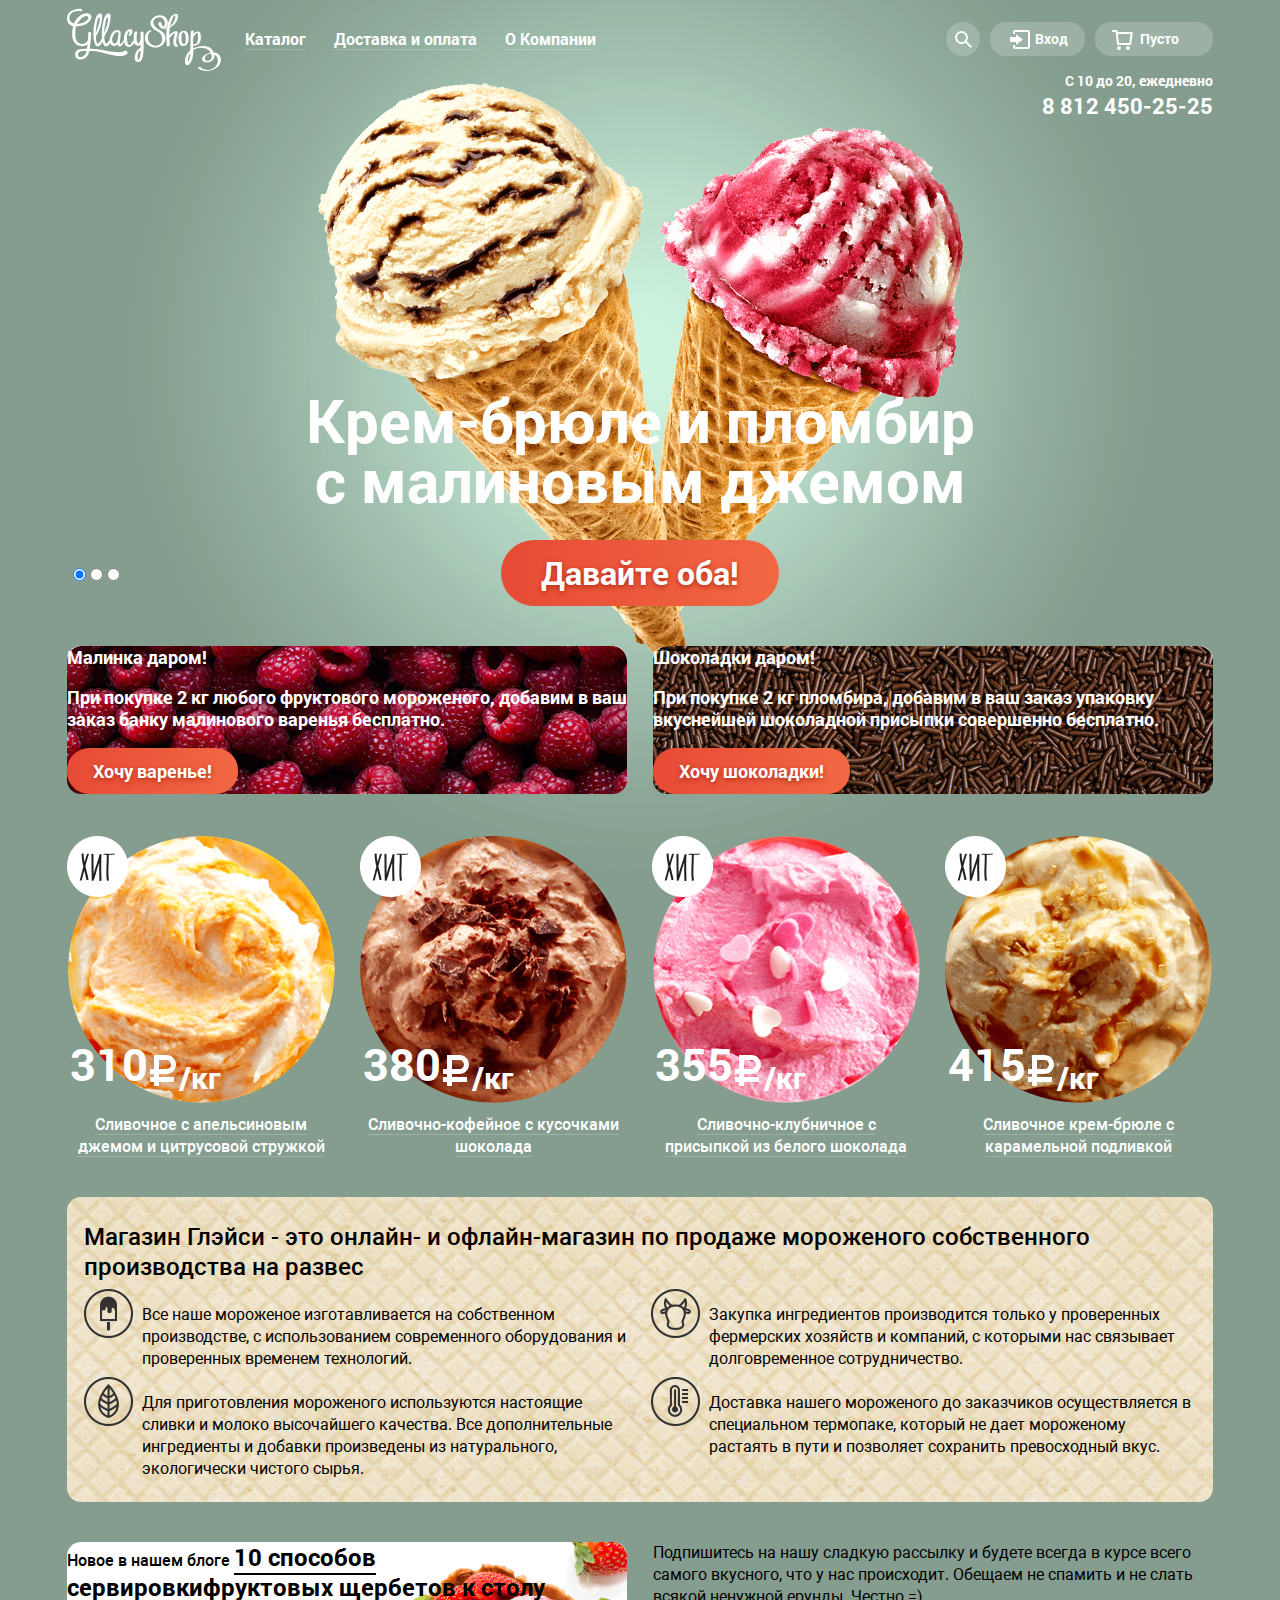
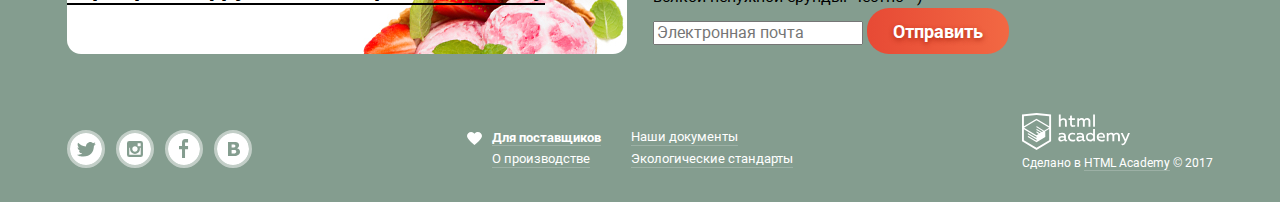
==== index.html @ 4d25979e "promo" ====
<!DOCTYPE html>
<html lang="ru">
<head>
    <meta charset="UTF-8">
    <title>Gllacy</title>
    <link href="./normalize.css" rel="stylesheet">
    <link href="./styles.css" rel="stylesheet">
</head>
<body class="background-1 background-2 background-3">
<header class="header container">
    <div class="header-content header-content-inner">
        <div class="logo">
            <svg xmlns="http://www.w3.org/2000/svg" width="154" height="64" viewBox="0 0 154 64">
                <g fill="#FFF">
                    <path d="M59.292 42.755c-.833-.25-2.153.373-2.153.373s-3.027 2.513-17.84-.378c-10.908-2.129-16.583-1.917-16.583-1.917s1.833-12.5 1.333-16c0 0 0-.917-1.083-.917s-1.75.417-1.75 1 .167 4.417-.25 7.083c0 0-1.417 4.251-6.167 3.917s-5.75-3.75-6.167-6.083-.666-8.833.584-11.5c0 0 7.167.25 11.667-3.583s4.25-7.167 2.083-8.583S15.883 5 12.049 8.5s-5.083 7-5.083 7-5.625-1.208-4.333-7.083C3.982 2.277 12.393 3 12.393 3c1.75.333 1.823.5 2.406-.083s1-2.083-1.75-2.167S2.049 2.021.466 7.5c-1.685 5.828 1.435 9.997 5.622 10.643 0 0-2.288 10.107.545 15.107s6.94 4.917 8.595 4.917 4.572-.916 5.405-2.25c0 0-.393 3.581-.724 4.88 0 0-6.935-.095-9.109 1.036-3.688 1.917-2.917 6.48-1.5 8.104 1.204 1.38 4.812 2.125 7.417.896 2.705-1.277 4.865-3.739 5.549-7.697 0 0 6.368-.469 12.534 1.364s14.756 3.556 17.34 3.556 8.046-.738 8.327-2.889c.186-1.438-.342-2.162-1.175-2.412zM15.862 9.328s3.281-2.5 4.844-.938c0 0 1.25 1.281.094 2.812-.656.869-2.396 3.589-10.656 4.938-.001.001 2.593-4.562 5.718-6.812zm.265 38.906s-4.531 2.469-5.047-.875c-.333-2.158.89-3.18 1.687-3.57s1.875-.879 6.579-.711c0 0 0 3.328-3.219 5.156z"/>
                    <path d="M73.576 24.477l-.002 6.77c-.007.038-.019.075-.021.115-.035.931-.418 1.734-.861 2.537a5.56 5.56 0 0 1-1.18 1.463c-.533.469-.877-.564-1.078-.985-1.391-2.915-.726-6.812-.187-9.862.257-1.454-2.706-1.077-2.936.222-.334 1.888-.869 5.118-.547 7.906-.587.101-1.167.366-1.341.737-.511 1.088-2.009 4.704-3.833 3.258-1.319-1.046-1.461-3.743-1.6-5.268-.191-2.111.154-4.267.816-6.266-.058.173 1.14-2.823 1.67-1.703.326.69.032 2.641-.608 3.122-1.571 1.182.875 1.67 1.824.956 1.802-1.356 3.05-5.708-.074-6.232-3.464-.581-5.438 2.923-6.163 5.697-.335 1.279-.563 3.074-.504 4.886-.481.832-2.097 3.533-3.047 4.026-1.125.584-1.104-.229-1.062-.75s.542-5.146.813-8.271c.175-2.014-.062-2.771-.5-3.646s-3.994-2.825-7.146.833c-2.183 2.534-2.912 4.927-3.08 7.054-.213.425-.443.873-.71 1.362-1.5 2.75-3.384 3.909-4.062 2-.594-1.672-.906-3.703-.75-6.188.005-.088 3.5-5 5.062-11.75s1.25-10.062.438-10.625-4.25-1.938-6.312 6.25c-1.523 6.047-2.137 12.5-1.565 17.879a41.603 41.603 0 0 1-1.229 2.434c-1.5 2.75-3.384 3.909-4.062 2-.594-1.672-.906-3.703-.75-6.188.005-.088 3.5-5 5.062-11.75s1.25-10.062.438-10.625-4.25-1.938-6.312 6.25-2.465 17.126-.5 23.125c0 0 1.081 3.375 3.103 3.125 1.671-.207 3.656-1.846 4.829-4.906.144.615.301 1.215.487 1.781 0 0 1.081 3.375 3.103 3.125 1.376-.17 2.964-1.32 4.14-3.423.711 1.839 2.239 3.34 4.213 2.985 2.667-.479 3.218-1.932 3.218-1.932s-.051 2.383 1.657 2.383c1.525 0 2.729-.889 3.938-3.159.409-.77.642-1.218.773-1.481.356 2.144 1.241 4.055 3.018 4.83 2.976 1.298 5.62-1.172 7.167-3.608.473 1.199 1.24 2.156 2.461 2.616 1.338.505 2.659.013 3.772-.928-.005 1.173-.016 2.346-.026 3.519-.584.001-1.239.143-1.547.415-3.203 2.825-4.598 6.241-4.195 10.521.233 2.48 2.576 3.597 4.725 2.662 3.101-1.35 3.57-6.021 3.83-8.836.625-6.829.139-13.939.139-20.791 0-1.293-2.906-.702-2.906.329zM30.252 13.281c.688-2.656 1.329-3.719 1.954-3.719s.938.719.469 3-1.987 8.626-4.094 12.75c0 0 .983-9.374 1.671-12.031zm8.418 0c.688-2.656 1.329-3.719 1.954-3.719s.938.719.469 3-1.987 8.626-4.094 12.75c0 0 .984-9.374 1.671-12.031zm12.859 12.427c-.074.58-.459 4.292-.959 6.292s-.953 2.78-2.583 3.438c-1.704.688-2.438-1.418-2.438-1.418-1.146-3.208.396-6.042 1.667-7.919s2.573-2.096 3.312-1.955a1.36 1.36 0 0 1 1.001 1.562zm21.972 18.056c-.038 2.683-.381 5.377-1.579 7.81-.701.146-1.029-.117-1.239-1.237a10.734 10.734 0 0 1 .049-3.251c.24-2.021 1.382-3.736 2.783-5.153-.007.61-.005 1.22-.014 1.831zM92.301 21.649c-2.541-1.229-4.811-3.29-5.715-6-1.279-3.827 2.928-6.647 6.275-6.474 3.488.181 5.137 3.625 4.967 6.709-.061 1.095-.748 3.557-2.096 2.277-.951-.906-1.369-2.375-1.566-3.632-.191-1.21-3.1-.495-2.898.776.578 3.657 4.527 7.689 7.898 3.863 3.014-3.418 1.656-9.462-2.574-11.233-4.523-1.893-10.135.077-12.529 4.327-2.732 4.85 2.748 9.598 6.629 11.321 6.225 3.338 6.455 14.054-1.818 14.126-3.43.03-6.619-2.438-7.693-5.609-.572-1.688-.279-7.553 2.014-8.003 1.807-.354 1.311-2.04-.453-1.693-3.713.727-5.08 5.515-4.721 8.858.576 5.341 5.578 8.339 10.631 8.295 4.682-.041 8.654-2.929 9.625-7.549.938-4.482-1.912-8.768-5.976-10.359z"/>
                    <path d="M110.881 37.532c-2.855-1.552-1.223-7.563-.791-9.875.279-1.492 1.555-3.794-.494-4.296-2.385-.584-5.223 1.687-7.277 3.858.012-2.506.17-4.999.553-7.478 3.088-1.576 5.4-3.821 7.182-7.395 1.295-2.604 1.941-7.971-2.461-6.422-3.986 1.403-5.377 6.017-6.619 9.688a29.258 29.258 0 0 0-1.094 4.378c-.398.16-.803.312-1.219.44-1.658.512-1.441 1.407.238.89.275-.085.543-.173.809-.263-.793 5.612-.256 11.49.248 17.02.049.54 2.969-.001 2.898-.777-.227-2.468-.414-4.922-.496-7.364.283-.104.52-.236.633-.387.889-1.175 1.982-2.203 3.08-3.177.299-.261.605-.513.92-.755l.459-.339c.674-.53.799-.543.381-.04-.061.916-.459 1.93-.625 2.832-.549 2.992-2.127 8.889 1.346 10.775.745.403 3.43-.715 2.329-1.313zm-6.486-24.101c.305-.897.715-1.77 1.094-2.636.473-1.082 1.73-4.768 2.645-3.004.729 1.404-.426 3.717-.938 5.067-.83 2.185-2.254 3.95-4.047 5.297.31-1.58.714-3.155 1.246-4.724z"/>
                    <path d="M121.635 30.527c.006-3.288-.375-7.506-4.303-7.863-4.309-.392-6.006 4.123-6.064 7.49-.004.274.135.456.35.569-.004 3.15.76 7.26 4.508 7.197 4.181-.068 5.505-3.714 5.509-7.393zm-4.998 5.475c-2.441-.971-2.219-5.203-2.053-7.24a.542.542 0 0 0-.246-.525c.301-2.017 1.082-5.03 2.863-3.506 1.416 1.211 1.445 4.148 1.521 5.835.053 1.144-.105 6.224-2.085 5.436zM153.135 48.58c-1.127-2.886-3.588-3.994-6.293-4.128a12.032 12.032 0 0 0-1.133-2.076c-3.91-5.788-13.189-5.019-19.475-1.948-.041-.913-.09-1.824-.129-2.73 2.533.127 5-.852 6.502-2.997 1.676-2.395 1.434-6.632.777-9.314-.619-2.525-3.088-2.072-4.93-1.234-.656.298-1.279.744-1.865 1.261.055-.672.111-1.345.16-2.014.111-1.542-2.842-1.153-2.941.203-.453 6.196-.297 12.366-.441 18.54-4.271 3.862-5.348 7.501-5.391 12.06-.02 2.271 1.934 3.961 3.982 2.386 2.895-2.224 3.771-6.629 4.172-9.984.178-1.491.197-3.009.16-4.528 4.49-2.941 10.635-3.149 15.205-.1.938.626 1.711 1.594 2.262 2.696-1.688.3-3.311.855-4.613 1.482-1.713.825-4.256 2.765-4.131 4.936.098 1.69 1.029 2.638 2.283 2.979.078.033.17.063.299.084 6.135.995 10.703-2.626 9.828-7.737 2.984 1.625 4.107 5.405 3.043 8.66-2.387 7.304-11.584 8.932-16.949 4.054-.574-.523-3.184.577-2.729.992 7.786 7.076 27.058.53 22.347-11.543zm-29.944-1.775c-.102 1.738-.459 3.549-1.145 5.143a22.06 22.06 0 0 1-.801 1.598s-.26.064-.316-.717c.025-2.858.809-5.577 2.346-7.892-.025.623-.048 1.245-.084 1.868zm3.129-17.858a.768.768 0 0 0 .146-.172c.516-.917 1.207-1.728 1.908-2.507.527-.586 1.119-1.138 1.803-1.539.324.162.654.991.777 2.131.303 2.772.439 10.096-3.945 9.407-.209-.033-.57.043-.947.171v-.039c-.06-2.478.075-4.967.258-7.452zm13.08 23.744c-.016-.003-.037-.001-.055-.003-1.689-.398-1.502-1.99-1.289-3.086.492-2.524 3.576-3.883 6.117-3.959 1.284 3.567.296 7.87-4.773 7.048z"/>
                </g>
            </svg>
        </div>
        <div class="header-elements-wrapper">
            <nav class="navigation">
                <div class="hide-box">
                    <a href="#" class="nav-link">
                        <span class="link-content">Каталог</span>
                    </a>
                    <div class="hide-box-wrapper">
                        <div class="hide-box-inner">
                            <ul class="hide-list">
                                <li><a href="#" class="hide-link bold">Новинки</a></li>
                                <li><a href="#" class="hide-link">Сливочное</a></li>
                                <li><a href="#" class="hide-link">Щербеты</a></li>
                                <li><a href="#" class="hide-link">Фруктовый лед</a></li>
                                <li><a href="#" class="hide-link">Мелорин</a></li>
                            </ul>
                        </div>
                    </div>
                </div>
                <a href="#" class="nav-link">
                    <span class="link-content">Доставка и оплата</span>
                </a>
                <a href="#" class="nav-link">
                    <span class="link-content">О Компании</span>
                </a>
            </nav>
            <div class="hide-box search">
                <span class="visually-hidden">Поиск</span>
                <svg xmlns="http://www.w3.org/2000/svg" xmlns:xlink="http://www.w3.org/1999/xlink" width="17"
                     height="17" viewBox="0 0 17 17">
                    <path fill="#fff" d="M16.958 15.527L11.75 10.32A6.455 6.455 0 0 0 13 6.5 6.5 6.5 0 1 0 6.5 13a6.465 6.465 0 0 0 3.839-1.263l5.205 5.204 1.414-1.414zM6.5 11C4.019 11 2 8.981 2 6.5S4.019 2 6.5 2 11 4.019 11 6.5 8.981 11 6.5 11z"/>
                </svg>
                <div class="hide-box-wrapper search-position">
                    <div class="hide-box-inner">
                        <label>
                            <input class="search-form" type="text" placeholder="Что ищем?">
                        </label>
                    </div>
                </div>
            </div>
            <div class="entrance hide-box">
                <div class="entrance-wrapper">
               <span class="entrance-icon">
                   <svg xmlns="http://www.w3.org/2000/svg" xmlns:xlink="http://www.w3.org/1999/xlink" width="21"
                        height="19" viewBox="0 0 21 19"><g fill="#fff"><path
                           d="M6 14.875L12.917 9.5 6 4.125v2.917H-.042v4.917H6z"/><path
                           d="M18 0H5C3.9 0 3 .9 3 2v2h2V2h13v15H5v-2H3v2c0 1.1.9 2 2 2h13c1.1 0 2-.9 2-2V2c0-1.1-.9-2-2-2z"/></g></svg>
               </span>
                    <span>
                Вход
               </span>
                </div>
                <div class="hide-box-wrapper entrance-position">
                    <div class="hide-box-inner">
                        <form class="entrance-form">
                            <label for="e-mail" class="visually-hidden">Электронная почта</label>
                            <input class="data-entry" type="text" id="e-mail" placeholder="Электронная почта">
                            <label for="password" class="visually-hidden">Пароль</label>
                            <input class="data-entry" type="password" id="password" placeholder="Пароль">
                            <div class="form-button">
                                <button class="button" type="submit">Войти</button>
                                <div class="link-wrapper">
                                    <a href="#">Забыли пароль?</a>
                                    <a href="#">Новая регистрация</a>
                                </div>
                            </div>
                        </form>
                    </div>
                </div>
            </div>
            <div class="basket">
                <div class="basket-wrapper">
                <span class="basket-icon">
                <svg version="1.1" id="Layer_1" xmlns="http://www.w3.org/2000/svg"
                     xmlns:xlink="http://www.w3.org/1999/xlink" x="0px" y="0px"
                     width="21px" height="20px" viewBox="0 0 21 20" enable-background="new 0 0 21 20"
                     xml:space="preserve">
                     <polygon fill="transparent" points="5.888,4.031 6.922,13 17.372,13 18.548,4.031 "/>
                     <circle fill="#ffffff" cx="6.984" cy="18" r="2"/>
                     <circle fill="#ffffff" cx="15.984" cy="18" r="2"/>
                     <path fill="#ffffff"
                           d="M5.657,2.031L5.422,0H0v2h3.64l1.5,13h13.988l1.699-12.969H5.657z M17.372,13H6.922L5.888,4.031h12.66	L17.372,13z"/>
                </svg>
                </span>
                    <span class="purchases">
                    Пусто
                </span>
                </div>
            </div>
            <div class="contacts">
                <span class="time">C 10 до 20, ежедневно</span>
                <a href="tel: +78124502525" class="call bold">8 812 450-25-25</a>
            </div>
        </div>
    </div>
</header>

<main class="main container">
    <div class="main-content">
        <section class="slider">
    <div class="name-slider name-slider1">Крем-брюле и пломбир с малиновым джемом</div>
    <div class="name-slider name-slider2">Шоколадный пломбир и лимонный сорбет</div>
    <div class="name-slider name-slider3">Пломбир с помадкой и клубничный щербет</div>
            <form class="slider-form">
                <div class="radio">
                <label class="radio-button">
                    <input name="slider" type="radio" value="Creme brulee and ice cream with raspberry jam" checked>
                    <span class="visually-hidden">Крем-брюле и пломбир с малиновым джемом</span>
                </label>
                <label class="radio-button">
                    <input name="slider" type="radio" value="Chocolate sundae and lemon sorbet">
                    <span class="visually-hidden">Шоколадный пломбир и лимонный сорбет</span>
                </label>
                <label class="radio-button">
                    <input name="slider" type="radio" value="Ice cream with fondant and strawberry sorbet">
                    <span class="visually-hidden">Пломбир с помадкой и клубничный щербет</span>
                </label>
                </div>
                <button class="button button-slider">Давайте оба!</button>
            </form>
        </section>
        <section class="promo promo1">
            <div class="promo-card promo-raspberries">
                <span>Малинка даром!</span>
                <p>При покупке 2 кг любого фруктового мороженого, добавим в ваш заказ банку малинового варенья бесплатно.</p>
                <button class="button">Хочу варенье!</button>
            </div>
            <div class="promo-card promo-chocolate">
                <span>Шоколадки даром!</span>
                <p>При покупке 2 кг пломбира, добавим в ваш заказ упаковку вкуснейшей шоколадной присыпки совершенно бесплатно.</p>
                <button class="button">Хочу шоколадки!</button>
            </div>
        </section>
        <section class="products">
            <div class="card-product card-product-index">
                <div class="card-product-visible">
                    <img src="./img/product1.png" alt="Сливочное с апельсиновым джемом и цитрусовой стружкой">
                    <h2><a href="#" class="card-link">Сливочное с апельсиновым джемом и цитрусовой стружкой</a></h2>
                    <span class="card-price">310<sub>/кг</sub></span>
                </div>
            </div>
            <div class="card-product card-product-index">
                <div class="card-product-visible">
                    <img src="./img/product2.png" alt="Сливочно-кофейное с кусочками шоколада">
                    <h2><a href="#" class="card-link">Сливочно-кофейное с кусочками шоколада</a></h2>
                    <span class="card-price">380<sub>/кг</sub></span>
                </div>
            </div>
            <div class="card-product card-product-index">
                <div class="card-product-visible">
                    <img src="./img/product3.png" alt="Сливочно-клубничное с присыпкой из белого шоколада">
                    <h2><a href="#" class="card-link">Сливочно-клубничное с присыпкой из белого шоколада</a></h2>
                    <span class="card-price">355<sub>/кг</sub></span>
                </div>
            </div>
            <div class="card-product card-product-index">
                <div class="card-product-visible">
                    <img src="./img/product4.png" alt="Сливочное крем-брюле с карамельной подливкой">
                    <h2><a href="#" class="card-link">Сливочное крем-брюле с карамельной подливкой</a></h2>
                    <span class="card-price">415<sub>/кг</sub></span>
                </div>
            </div>
        </section>
        <section class="about-company">
            <h1>Магазин Глэйси - это онлайн- и офлайн-магазин по продаже мороженого собственного производства на развес</h1>
            <div class="advantages">
                <div class="advantages-company production">Все наше мороженое изготавливается на собственном производстве, с использованием современного оборудования и проверенных временем технологий.</div>
                <div class="advantages-company suppliers">Закупка ингредиентов  производится только у проверенных фермерских хозяйств и компаний, с которыми нас связывает долговременное сотрудничество.</div>
                <div class="advantages-company ingredients">Для приготовления мороженого используются настоящие сливки и молоко высочайшего качества. Все дополнительные ингредиенты и добавки произведены из натурального, экологически чистого сырья.</div>
                <div class="advantages-company delivery">Доставка нашего мороженого до заказчиков осуществляется в специальном термопаке, который не дает мороженому растаять в пути и позволяет сохранить превосходный вкус.</div>
            </div>
        </section>
        <section class="promo promo2">
            <div class="promo-card promo-blog">
                  <span>Новое в нашем блоге</span>
                  <a href="#">10 способов сервировкифруктовых щербетов к столу</a>
            </div>
            <div class="promo-card promo-form">
                <span>Подпишитесь на нашу сладкую рассылку и будете всегда в курсе всего самого вкусного, что у нас происходит. Обещаем не спамить и не слать всякой ненужной ерунды. Честно =) </span>
                <form>
                    <label class="">
                        <input name="mailing" type="email" placeholder="Электронная почта">
                        <span class="visually-hidden">подписатьсчя на рассылку</span>
                    </label>
                    <button class="button">Отправить</button>
                </form>
            </div>
        </section>
    </div>
    <div class="map">
        <script type="text/javascript" charset="utf-8" async src="https://api-maps.yandex.ru/services/constructor/1.0/js/?um=constructor%3A23adb94720a061cc5627b974f13c595b96da179ca10f615abbef8268dfcdbb3b&amp;width=auto&amp;height=430&amp;lang=ru_RU&amp;scroll=true"></script>
    </div>
</main>

<footer class="footer container">
    <div class="footer-content">
        <div class="footer-social">
            <ul>
                <li class="border-social">
                    <a href="#" class="social-button">
                        <span class="visually-hidden">Твиттер</span>
                        <img src="./img/svg/twitter.svg" alt="Твиттер">
                    </a>
                </li>
                <li class="border-social">
                    <a href="#" class="social-button">
                        <span class="visually-hidden">Инстаграм</span>
                        <img src="./img/svg/instagram.svg" alt="Инстаграм">
                    </a>
                </li>
                <li class="border-social">
                    <a href="#" class="social-button">
                        <span class="visually-hidden">Фейсбук</span>
                        <img src="./img/svg/fb.svg" alt="Фейсбук">
                    </a>
                </li>
                <li class="border-social">
                    <a href="#" class="social-button">
                        <span class="visually-hidden">В контакте</span>
                        <img src="./img/svg/vk.svg" alt="В контакте">
                    </a>
                </li>
            </ul>
        </div>
        <div class="footer-information">
            <div class=" column column-left">
                <a href="#" class="bold top-row footer-link">Для поставщиков</a>
                <a href="#" class="footer-link">О производстве</a>
            </div>
            <div class=" column column-right">
                <a href="#" class="footer-link top-row">Наши документы</a>
                <a href="#" class="footer-link">Экологические стандарты</a>
            </div>
        </div>
        <div class="footer-copyright">
            <div>
                <svg xmlns="http://www.w3.org/2000/svg" width="108" height="39" viewBox="0 0 108.08 36.85"><title>
                    logo-htmlacademy-small1</title>
                    <path d="M44.61,26.88a2,2,0,0,0,.55-0.1v1.33a3.25,3.25,0,0,1-1.18.21,1.67,1.67,0,0,1-1.67-1,4.84,4.84,0,0,1-3.14,1.08c-1.51,0-2.91-.83-2.91-2.55,0-2.13,2-2.79,3.71-2.79a11.08,11.08,0,0,1,2.17.25v-0.3c0-1-.76-1.77-2.19-1.77a7.42,7.42,0,0,0-3,.64v-1.7a10.21,10.21,0,0,1,3.19-.55c2.36,0,3.81,1.12,3.81,3.65v3a0.54,0.54,0,0,0,.49.59h0.17Zm-6.44-1.13A1.35,1.35,0,0,0,39.63,27h0.11a3.39,3.39,0,0,0,2.41-1V24.58a9.72,9.72,0,0,0-1.81-.21c-1,0-2.16.33-2.16,1.38h0Zm12.36-6.11a5,5,0,0,1,2.57.64V22a4.08,4.08,0,0,0-2.3-.7,2.75,2.75,0,1,0,0,5.49,5,5,0,0,0,2.43-.64v1.71a6.27,6.27,0,0,1-2.76.57A4.21,4.21,0,0,1,46,24.51q0-.21,0-0.41a4.32,4.32,0,0,1,4.18-4.46h0.38Zm12.17,7.24a2,2,0,0,0,.55-0.1v1.33a3.25,3.25,0,0,1-1.18.21,1.67,1.67,0,0,1-1.67-1,4.84,4.84,0,0,1-3.14,1.08c-1.51,0-2.91-.83-2.91-2.55,0-2.13,2-2.79,3.71-2.79a11.08,11.08,0,0,1,2.17.25v-0.3c0-1-.76-1.77-2.19-1.77a7.42,7.42,0,0,0-3,.64v-1.7a10.21,10.21,0,0,1,3.19-.55c2.36,0,3.81,1.12,3.81,3.65v3a0.54,0.54,0,0,0,.49.59h0.17Zm-6.44-1.13A1.35,1.35,0,0,0,57.73,27h0.11a3.39,3.39,0,0,0,2.41-1V24.58a9.72,9.72,0,0,0-1.81-.21c-1.06,0-2.16.33-2.16,1.38h0ZM73,16V28.2H71.35V26.88a3.88,3.88,0,0,1-3.19,1.54,4.4,4.4,0,0,1,0-8.78,3.81,3.81,0,0,1,3,1.3V16H73Zm-4.53,5.22a2.76,2.76,0,1,0,0,5.52A2.86,2.86,0,0,0,71.15,25V23A2.91,2.91,0,0,0,68.49,21.27ZM79,19.64c3.31,0,4.46,2.68,3.92,5.09H76.7c0.21,1.5,1.67,2.11,3.19,2.11a6.11,6.11,0,0,0,2.64-.59v1.6a7.14,7.14,0,0,1-3,.57C77,28.42,74.78,27,74.78,24a4.18,4.18,0,0,1,4-4.39H79Zm0.09,1.54a2.28,2.28,0,0,0-2.44,2.1v0.06H81.3A2,2,0,0,0,79.13,21.18Zm5.73,7V19.87h1.65v1a3.81,3.81,0,0,1,2.78-1.27A2.86,2.86,0,0,1,91.89,21a4.12,4.12,0,0,1,2.91-1.33A3.06,3.06,0,0,1,98,23V28.2h-1.9V23.05a1.59,1.59,0,0,0-1.42-1.75H94.42a2.8,2.8,0,0,0-2.07,1.12V28.2h-1.9V23.05A1.59,1.59,0,0,0,89,21.31H88.8a3,3,0,0,0-2.21,1.29v5.63H84.86Zm21.31-8.33h1.9l-3.91,9.46c-0.9,2.17-2.09,2.86-3.35,2.86a4.76,4.76,0,0,1-1.1-.14V30.46a2.86,2.86,0,0,0,.85.12c0.9,0,1.58-.64,2.07-1.9l0.17-.42-4-8.4h2l2.86,6.29ZM38.73,1.46V6.22a3.81,3.81,0,0,1,2.7-1.14,3.25,3.25,0,0,1,3.44,3.4v5.15H43V8.72a1.81,1.81,0,0,0-1.61-2h-0.3a2.93,2.93,0,0,0-2.32,1.39v5.52h-1.9V1.46h1.9ZM49.94,2.31v3h3V6.91h-3v3.81c0,1.1.5,1.46,1.58,1.46a4.49,4.49,0,0,0,1.69-.33v1.6A6.8,6.8,0,0,1,51,13.8a2.55,2.55,0,0,1-2.86-2.74V6.89H46.58V5.26h1.5V2.74Zm5.4,11.31V5.28H57v1A3.81,3.81,0,0,1,59.77,5a2.86,2.86,0,0,1,2.6,1.33A4.12,4.12,0,0,1,65.28,5,3.06,3.06,0,0,1,68.44,8.4v5.21h-1.9V8.46a1.59,1.59,0,0,0-1.42-1.75H64.89a2.8,2.8,0,0,0-2.07,1.12v5.78h-1.9V8.46A1.59,1.59,0,0,0,59.5,6.71H59.27A3,3,0,0,0,57.06,8v5.63H55.34ZM71.17,1.45H73V13.6H71.17V1.45ZM14.71,0H14.55L0,1.54V28.21l14.55,8.66,14.55-8.66V1.54Zm12.5,27.1L14.55,34.64,1.9,27.12V16.18l12.59,7.5V25L5.86,19.9v1.31l8.68,5.21v1.39L5.87,22.65V24l8.68,5.21,8.75-5.24V18.31L27.2,16V27.12Zm0-12.53-3.48,2-1.6,1L14.51,13v1.31L21,18.23H21l-0.14.09-1,.54-5.37-3.2V17l4.24,2.52-1,.67-3.2-1.9v1.31l2.1,1.24L14.5,22.1,2,14.65,14.51,7.11Zm0-1.32L14.49,5.76,1.91,13.25v-10L14.56,1.92,27.21,3.25v10h0Z"
                          transform="translate(0 -0.02)" fill="#fff"/>
                </svg>
            </div>
            <span>Сделано в <a class="footer-link" href="https://htmlacademy.ru/intensive/htmlcss" target=»_blank>HTML Academy</a> © 2017</span>
        </div>
    </div>
</footer>
</body>
</html>
---- styles.css ----
@font-face {
    font-family: "Roboto";
    src: url("./fonts/roboto.woff2");
    font-weight: 400;
    font-style: normal;
}

@font-face {
    font-family: "Roboto";
    src: url("./fonts/robotomedium.woff2");
    font-weight: 500;
    font-style: normal;
}

@font-face {
    font-family: "Roboto";
    src: url("./fonts/robotobold.woff2");
    font-weight: 700;
    font-style: normal;
}

html {
    margin: 0;
    padding: 0;
    box-sizing: border-box;
}

*, *:after, *:before {
    box-sizing: inherit;
}

body {
    margin: 0;
    padding: 0;
    font-family: Roboto, Arial, sans-serif;
    font-size: 16px;
    line-height: 22px;
    font-weight: 500;
    color: #ffffff;
    text-transform: none;
    background-color: #849d8f;
}

.background-3 {
    background-color: #9d8b84;
    background-image: url("./img/background3.png");
    background-repeat: no-repeat;
    background-position: center top;
}

.background-2 {
    background-color: #8996a6;
    background-image: url("./img/background2.png");
    background-repeat: no-repeat;
    background-position: center top;
}

.background-1 {
    background-color: #849d8f;
    background-image: url("./img/background1.png");
    background-repeat: no-repeat;
    background-position: center top;
}

a {
    display: inline;
    text-decoration: none;
    border-bottom:1px solid rgba(255, 255, 255, 0.2);
    color: #ffffff;
}

.button {
    display: inline-block;
    padding: 11px 26px;
    border: none;
    border-radius: 22px;
    font-size: 18px;
    line-height: 24px;
    font-weight: 700;
    color: #ffffff;
    text-shadow: 0px 2px 5px rgba(160, 32, 11, 0.76);
    background-image: linear-gradient(90deg, rgb(231, 74, 53) 0%, rgb(242, 104, 67) 100%);
    box-shadow: 0px 1px 2px 0px rgba(172, 16, 0, 0.004);
    white-space: nowrap;
}


h1 {
    font-size: 35px;
    font-weight: 700;
    line-height: 41px;
    margin: 0;
    padding: 0 15px;
}

.visually-hidden {
    position: absolute;
    clip: rect(0 0 0 0);
    width: 1px;
    height: 1px;
    margin: -1px;
}

.container {
    max-width: 900px;
    min-width: 900px;
    margin-left: auto;
    margin-right: auto;
    padding: 0 20px;
}

@media screen and (min-width: 1240px) {
    .container {
        max-width: 1200px;
        padding: 0 27px;
    }
}

/*HEADER*/
.header {
    min-height: 74px;
}

.header-content {
    display: flex;
    position: relative;
    font-size: 16px;
    line-height: 18px;
    font-weight: 700;
}

.header-content .logo {
    padding-top: 8px;
    margin-right: 10px;
}

.header-elements-wrapper {
    display: flex;
    align-items: flex-start;
    width: 100%;
    margin-top: 22px;
}

.header-content .navigation {
    display: flex;
    align-items: flex-start;
    flex-grow: 1;
    flex-wrap: wrap;
}

.navigation .nav-link {
    display: inline-block;
    padding: 8px 14px;
    background-color: transparent;
    border-radius: 16px;
    border: transparent;
    transition: all .3s;
}

.navigation .nav-link:hover {
    background-color: #ededed;
    color: #000000;
}

.navigation .nav-link:hover .link-content {
    border: none;
}

.navigation .nav-link:active {
    box-shadow: inset 0 2px 1px #696969;;
}

.navigation .nav-link:active .link-content {
    border: none;
}

.hide-box .nav-link.active {
    color: #ffffff!important;
    background-color: #d07058!important;
}

.hide-box .nav-link.active .link-content {
    border: none;
}

.nav-link .link-content {
    border-bottom:1px solid rgba(255, 255, 255, 0.2);
}

.hide-box {
    position: relative;
}

.hide-box-wrapper{
    display: none;
    padding-top: 5px;
    position: absolute;
    top: 34px;
    left: -5px;
    z-index: 1;
}

.hide-box:hover .hide-box-wrapper {
    display: block;
}

.hide-box-inner {
    display: block;
    border-radius: 5px;
    background-color: rgb(248, 247, 244);
    box-shadow: 0 20px 20px 0 rgba(0, 0, 0, 0.4);
}

.hide-box:hover .nav-link {
    background-color: rgb(247, 246, 243);
    transition: all .3s;
    color: #000000;
}

.hide-box:hover .link-content {
    border: none;
}

.hide-box-inner .hide-list {
    list-style: none;
    padding: 10px 0;
    margin: 0;
}

.search-position{
    top: 34px;
    left: -310px;
}

.entrance-position {
    top: 34px;
    left: -172px;
}

.basket-position {
    top: 34px;
    left: -415px;
}

.hide-link {
    display: block;
    position: relative;
    color: #000000;
    font-size: 14px;
    line-height: 16px;
    font-weight: 400;
    padding: 10px 20px 3px 20px;
    white-space: nowrap;
    border: none;
    transition: all .3s;
}

.hide-link:hover {
    background-color: rgb(251, 222, 215);
}

.hide-link:active{
    background-color: rgb(246, 181, 165);
}

.hide-list li:first-child {
    margin-bottom: 8px;
}

.hide-list li:first-child::after {
    content: "";
    position: absolute;
    right: 8px;
    top: 48px;
    height: 1px;
    width: calc(100% - 15px);
    background-color: #e3e3e0;
}

.hide-list .active a {
    color: #ffffff;
    background-color: #d07058;
}

.search {
    display: flex;
    justify-content: center;
    align-items: center;
    width: 34px;
    height: 34px;
    background-color: rgba(255, 255, 255, 0.2);
    border-radius: 50%;
    margin-left: 25px;
    transition: all .3s;
    cursor: pointer;
}

.search:hover {
    background-color: #ffffff;
}

.search:hover path {
    fill: black;
}

.search-form {
    width: 311px;
    margin: 20px 15px;
    padding: 9px 10px;
    border: 1px solid #bec0be;
    border-radius: 5px;
    font-weight: 400;
    line-height: 24px;
    font-size: 14px;
}

.entrance {
    display: flex;
    align-items: flex-start;
    font-size: 14px;
    line-height: 16px;
    font-weight: 700;
    margin-left: 10px;
}

.entrance:hover .entrance-wrapper {
    background-color: #ffffff;
    color: #000000;
}

.entrance:hover path {
    fill: black;
}

.entrance-wrapper path {
    transition: all .3s;
}

.entrance-wrapper {
    position: relative;
    padding: 9px 17px 9px 45px;
    border: none;
    background-color: rgba(255, 255, 255, 0.2);
    border-radius: 16px;
    cursor: pointer;
    transition: all .3s;
}

.entrance-form a {
    display: inline-block;
    font-size: 13px;
    line-height: 15px;
    font-weight: 400;
    color: #000000;
    border-bottom: 1px solid #dfdedc;
    white-space: nowrap;
    margin-left: 20px;
}

.link-wrapper a:first-child {
    margin-bottom: 5px;
}

.entrance-form {
    padding: 20px 17px;
}

.entrance-form .data-entry{
    display: block;
    width: 100%;
    padding: 12px 14px;
    margin-bottom: 20px;
    border: 1px solid #bec0be;
    border-radius: 5px;
}

.entrance-icon {
    position: absolute;
    top: 8px;
    left: 20px;
}

.form-button {
    display: flex;
    align-items: center;

}

.basket {
    display: flex;
    align-items: flex-start;
    font-size: 14px;
    line-height: 16px;
    font-weight: 700;
    margin-left: 10px;
}

.shopping-basket .basket-icon polygon {
    fill: #E84D37;
}
.shopping-basket .basket-icon path {
    fill: #343434;
}
.shopping-basket .basket-icon circle {
    fill: #343434;
}

.shopping-basket .purchases {
    color: #000000;
}

.shopping-basket .basket-wrapper {
     background-color: rgb(248, 247, 244);
     padding: 9px 15px 9px 45px;
}

.basket-wrapper {
    position: relative;
    padding: 9px 34px 9px 45px;
    border: none;
    background-color: rgba(255, 255, 255, 0.2);
    border-radius: 16px;
    cursor: pointer;
}

.basket-icon {
    position: absolute;
    top: 8px;
    left: 17px;
}

.shopping-list {
    padding: 20px 15px;
    color: #000000;
    font-size: 13px;
    line-height: 16px;
    font-weight: 400;
}

.basket-row {
    display: flex;
    flex-wrap: nowrap;
    align-items: center;
    margin-bottom: 20px;
}

.basket-separator {
    width: 100%;
    height: 1px;
    background-color: #bec0be;
    margin: 22px 0 14px 0;
}

.basket-row img {
    width: 33px;
    height: 33px;
    border-radius: 50%;
    background-size: cover;
    margin-right: 14px;
}

.basket .product-name {
    width: 220px;
    margin-right: 30px;
}

.basket .price {
    color: #999999;
}

.basket .quantity-price {
    white-space: nowrap;
    margin-right: 30px;
}

.total {
    text-align: end;
    font-size: 15px;
    font-weight: 700;
    line-height: 18px;
    margin-bottom: 15px;
}

.cross {
    display: inline-block;
    border: none;
    background-color: transparent;
    padding: 0;
    margin: 0 9px 0 6px;
}

.button-order {
    padding: 11px 17px;
    margin-left: 335px;
    white-space: nowrap;
}

.contacts {
    position: absolute;
    right: 0;
    top: 73px;
    text-align: right;
    width: 200px;
}

.contacts .time {
    display: block;
    font-size: 14px;
    line-height: 16px;
    font-weight: 700;
    margin-bottom: 5px;
}

.contacts .call {
    border: none;
    font-size: 22px;
    line-height: 24px;
}

.menu a {
    color: inherit;
}

/*MAIN*/

.name-slider {
    font-size: 60px;
    line-height: 60px;
    font-weight: 700;
    width: 670px;
    margin: 315px auto 0 auto;
    text-align: center;
}

.name-slider2 {
    display: none;
}

.name-slider3 {
    display: none;
}

.button-slider {
    display: block;
    font-size: 32px;
    line-height: 44px;
    font-weight: 700;
    padding: 11px 40px;
    border-radius: 50px;
    margin: 30px auto 0 auto;
}

.slider-form {
    position: relative;
}

.radio {
    position: absolute;
    left: 6px;
    top: 25px;
}

.breadcrumbs {
    display: flex;
    justify-content: flex-start;
    margin-top: 25px;
}

.breadcrumbs-list {
    display: flex;
    flex-wrap: wrap;
    list-style: none;
    margin: 0;
    padding: 0 290px 0 15px;
}

.breadcrumbs-list li {
    font-size: 14px;
    font-weight: 400;
    line-height: 16px;
}

.breadcrumbs-list li {
    margin-right: 22px;
    position: relative;
}

.breadcrumbs-list a:hover {
    color: rgb(255, 188, 158);
    border-bottom: 1px solid rgb(255, 188, 158);
}
.breadcrumbs-list a:active {
    color: rgb(255, 188, 158);
    border: none;
}

.breadcrumbs-list li:not(:last-child)::after {
    content: "";
    width: 7px;
    height: 7px;
    position: absolute;
    right: -15px;
    top: 5px;
    background-image: url("./img/svg/arrow.svg");
}

.filters {
    margin: 24px auto 5px 15px;
    width: 870px;
}

.filter {
    display: flex;
    flex-wrap: wrap;
    justify-content: space-around;
    align-items: flex-start;
}

.filter-list {
    display: flex;
    padding: 0;
    list-style: none;
    margin: 0;
    background-color: rgba(255, 255, 255, 0.2);
    border-radius: 18px;
    justify-content: space-between;
}

.sorting-list {
    min-width: 193px;
    padding: 7px 19px 7px 16px;
}

.price-list {
    min-width: 220px;
    padding: 7px 19px 7px 16px;
}

.fillers-list {
    min-width: 703px;
    padding: 7px 19px 7px 16px;
}

.fat-list {
    min-width: 415px;
    padding: 9px 19px 8px 16px;
}

.filter fieldset {
    border: none;
    padding: 0;
    margin: 6px 0 12px 0;
}

.fillers-list label::before {
    content: "";
    position: absolute;
    top: 0;
    left: 0;
    width: 20px;
    height: 20px;
    border: 2px solid #ffffff;
    border-radius: 4px;
}

.fillers-list label::after {
    content: url("./img/svg/check.svg");
    position: absolute;
    left: 0;
    top: -2px;
    width: 30px;
    height: 30px;
    opacity: 0;
    transition: opacity 400ms;
}

.fat-list label::before {
    content: "";
    position: absolute;
    top: -3px;
    left: 0;
    width: 22px;
    height: 22px;
    border: 3px solid #ffffff;
    border-radius: 50%;
}

.fat-list label::after {
    content: "";
    width: 8px;
    height: 8px;
    background-color: #ffffff;
    border-radius: 50%;
    position: absolute;
    left: 7px;
    top: 4px;
    opacity: 0;
    transition: opacity 400ms;
}

.filter legend {
    font-size: 14px;
    font-weight: 500;
    line-height: 16px;
    margin-left: 15px;
    margin-bottom: 5px;
}

.filter .filter-option {
    position: relative;
    font-size: 16px;
    font-weight: 500;
    line-height: 18px;
    padding-left: 32px;
}

.filter-button {
    display: inline-block;
    border-radius: 22px;
    font-size: 16px;
    font-weight: 500;
    line-height: 18px;
    padding: 7px 29px;
    border: 2px solid #ffffff;
    background-color: rgba(255, 255, 255, 0.2);
    color: #ffffff;
    margin-top: 26px;
    margin-left: 10px;
    white-space: nowrap;
}

.products {
    display: flex;
    flex-wrap: wrap;
    margin-top: -33px;
    margin-left: -12px;
    width: calc(100% + 24px);
}

.card-product {
    width: 25%;
    position: relative;
    margin-top: 25px;
    transition: all .3s;
}

@media screen and (min-width: 1240px) {
    .card-product {
        width: 25%;
        position: relative;
        margin-top: 25px;
        transition: all .3s;
    }
}

.card-product:hover {
    z-index: 1;
}

.card-product-visible {
    text-align: center;
    position: relative;
}

.card-product-visible img {
    width: 200px;
    height: 200px;
    border-radius: 50%;
    margin: 10px 10px 0 10px;
}

@media screen and (min-width: 1240px) {
    .card-product-visible img {
        width: 267px;
        height: 267px;
    }
}

.card-product-visible h2 {
    font-size: 16px;
    font-weight: 500;
    line-height: 22px;
    margin: 5px 0;
    padding: 0 13px;
}

.card-product-index::before {
    content: url("./img/hit.png");
    width: 61px;
    height: 61px;
    position: absolute;
    top: 10px;
    left: 12px;
    z-index: 1;
}

.card-price {
    font-size: 45px;
    font-weight: 700;
    line-height: 45px;
    position: absolute;
    top: 145px;
    left: 8px;
}

@media screen and (min-width: 1240px) {
    .card-price {
        top: 215px;
        left: 15px;
    }
}

.card-price sub {
    font-size: 30px;
}

.card-price sub::before {
    content: url("./img/svg/mnemonics.svg");
}

.card-product-hide {
    display: none;
    position: absolute;
    width: 100%;
    height: calc(100% + 77px);
    background-color: rgba(255, 255, 255, 0.2);
    box-shadow: 0 20px 20px rgba(0, 0, 0, 0.4);
    border-radius: 5px;
    top: 0;
}

@media screen and (min-width: 1240px) {
    .card-product-hide {
        width: 100%;
        height: calc(100% + 77px);
    }
}

.card-product-hide .card-button {
    margin: auto auto 16px;
    padding: 11px 14px;
}

@media screen and (min-width: 1240px) {
    .card-product-hide .card-button {
        padding: 11px 18px;
    }
}

.card-product:hover .card-product-hide {
    display: flex;
}

.card-link {
    transition: all .3s;
}

.card-link:hover {
    color: rgb(255, 188, 158);;
    border-bottom: 1px solid rgb(255, 188, 158);
}

.card-link:active {
    color: rgb(255, 188, 158);
    border: none;
}

.about-company {
    background-image: url("./img/wafer.jpg");
    background-repeat: repeat;
    border-radius: 14px;
    padding: 25px 20px 0 17px;
    margin: 34px 0 40px 0;
}

.about-company h1 {
    font-size: 24px;
    line-height: 30px;
    font-weight: 500;
    color: #000000;
    padding-left: 0;
    padding-right: 90px;
    margin-bottom: 22px;
}

.about-company .advantages {
    display: flex;
    flex-wrap: wrap;
    font-size: 16px;
    line-height: 22px;
    font-weight: 400;
    color: #000000;
}

.about-company .advantages-company {
    position: relative;
    width: 50%;
    margin-bottom: 22px;
}

.about-company .advantages-company:nth-child(odd) {
  padding-left: 58px;
}

.about-company .advantages-company:nth-child(even) {
    padding-left: 70px;
}

.about-company .production::before {
    position: absolute;
    content: "";
    width: 50px;
    height: 50px;
    background-image: url("./img/svg/ice_cream.png");
    background-repeat: no-repeat;
    top: -15px;
    left: 0;
}

.about-company .suppliers::before {
    position: absolute;
    content: "";
    width: 50px;
    height: 50px;
    background-image: url("./img/svg/cow.png");
    background-repeat: no-repeat;
    top: -15px;
    left: 12px;
}

.about-company .ingredients::before {
    position: absolute;
    content: "";
    width: 50px;
    height: 50px;
    background-image: url("./img/svg/sheet.png");
    background-repeat: no-repeat;
    top: -15px;
    left: 0;
}

.about-company .delivery::before {
    position: absolute;
    content: "";
    width: 50px;
    height: 50px;
    background-image: url("./img/svg/thermometr.png");
    background-repeat: no-repeat;
    top: -15px;
    left: 12px;
}

.promo {
    display: flex;
    justify-content: space-between;
    margin: 40px 0;
}

.promo-card {
    width: calc(50% - 10px);
}

@media screen and (min-width: 1240px) {
    .promo-card {
        width: calc(50% - 13px);
    }
}

.promo1 {
    font-size: 18px;
    line-height: 22px;
    font-weight: 700;
    color: #ffffff;
}

.promo2 {
    font-size: 16px;
    line-height: 22px;
    font-weight: 400;
    color: #000000;
}

.promo-raspberries {
    background-image: url("./img/raspberries.jpg");
    background-repeat: no-repeat;
    border-radius: 14px;
    background-size: cover;
}

.promo-chocolate {
    background-image: url("./img/chocolate.jpg");
    background-repeat: no-repeat;
    border-radius: 14px;
    background-size: cover;
}

.promo-blog {
    color: #000000;
    font-weight: 500;
    background-image: url("./img/blog.jpg");
    background-repeat: no-repeat;
    border-radius: 14px;
    background-size: cover;
}

.promo-blog a {
    font-size: 24px;
    line-height: 30px;
    font-weight: 700;
    color: #000000;
    border-bottom: 2px solid #000000;
}

.promo-form {
    color: #000000;
}

.map {
    width: calc(100% + 40px);
    margin-left: -20px;
}

@media screen and (min-width: 1240px) {
    .map {
        width: calc(100% + 54px);
        margin-left: -27px;
    }
}

.pagination {
    margin-top: 78px;
    margin-bottom: 28px;
    display: flex;
    justify-content: flex-end;
}

.pagination-list {
    display: flex;
    width: 188px;
    justify-content: space-around;
    list-style: none;
    padding: 0;
    margin: 0;
}

.pagination-list a {
    border: none;
    font-size: 16px;
    line-height: 18px;
    font-weight: 500;
    width: 27px;
    height: 26px;
    border-radius: 50%;
    display: flex;
    justify-content: center;
    align-items: center;
    transition: all .3s;
}

.pagination-list a:hover {
    background-color: rgba(255, 255, 255, 0.2);
    color: #ffffff;
}
.pagination-list a:active {
    background-color: #ffffff;
    color: #000000;
}

.pagination .pagination-list .arrow-left {
    display: inline-block;
    width: 9px;
    height: 9px;
    background-color: transparent;
    border-top: 1px solid #ffffff;
    border-left: 1px solid #ffffff;
    transform: rotate(-45deg);
    transition: all .3s;
    cursor: pointer;
    border-radius: 0px;
}

.pagination .pagination-list .arrow-right {
    display: inline-block;
    width: 9px;
    height: 9px;
    background-color: transparent;
    border-top: 1px solid #ffffff;
    border-right: 1px solid #ffffff;
    transform: rotate(45deg);
    transition: all .3s;
    cursor: pointer;
    border-radius: 0;
}

.pagination-list li:first-child {
    margin-right: 10px;
}

.pagination-list li:last-child {
    margin-left: 10px;
}

.pagination-list .arrow-left:hover,
.pagination-list .arrow-right:hover {
    border-color: rgb(255, 188, 158);
}

.pagination-list .active {
    color: #000000!important;
    background-color: #ffffff!important;
}



             /*FOOTER*/
.footer {
    font-size: 13px;
    line-height: 16px;
    font-weight: 400;
}

.footer .social-button {
    border: none;
}

.footer-content {
    min-height: 108px;
    display: flex;
    justify-content: space-between;
}

.footer-content-inner {
    border-top: 2px solid rgba(255, 255, 255, 0.302);
}

.footer-social {
    margin-top: 36px;
}

.footer-social ul {
    display: flex;
    list-style: none;
    padding: 0;
    margin: 0;
}

.border-social {
    box-sizing: content-box;
    width: 32px;
    height: 32px;
    border: 3px solid rgba(255, 255, 255, 0.502);
    border-radius: 50%;
    margin-right: 11px;
}

.footer-information {
    position: relative;
    display: flex;
    margin-top: 35px;
}

.footer-information::before {
    content: "";
    display: block;
    position: absolute;
    background-image: url("./img/svg/heart.svg");
    background-repeat: no-repeat;
    top: 3px;
    left: -25px;
    width: 15px;
    height: 13px;
}

.footer-information .column {
    display: flex;
    flex-direction: column;
    align-items: flex-start;
}

.footer-information .column-right {
    margin-left: 30px;
}

.column .top-row {
    margin-bottom: 5px;
}

.footer-copyright {
    display: flex;
    flex-direction: column;
    margin-top: 18px;
}

.footer-copyright span {
    font-size: 12px;
    line-height: 16px;
}

.footer-link {
    transition: all .3s;
}

.footer-link:hover {
    color: rgb(255, 188, 158);
    border-bottom: 1px solid rgb(255, 188, 158);
}

.footer-link:active {
    color: rgb(255, 188, 158);
    border: none;
}

.bold {
    font-weight: 700;
}








.main {
    min-height: calc(900px - 182px);
}
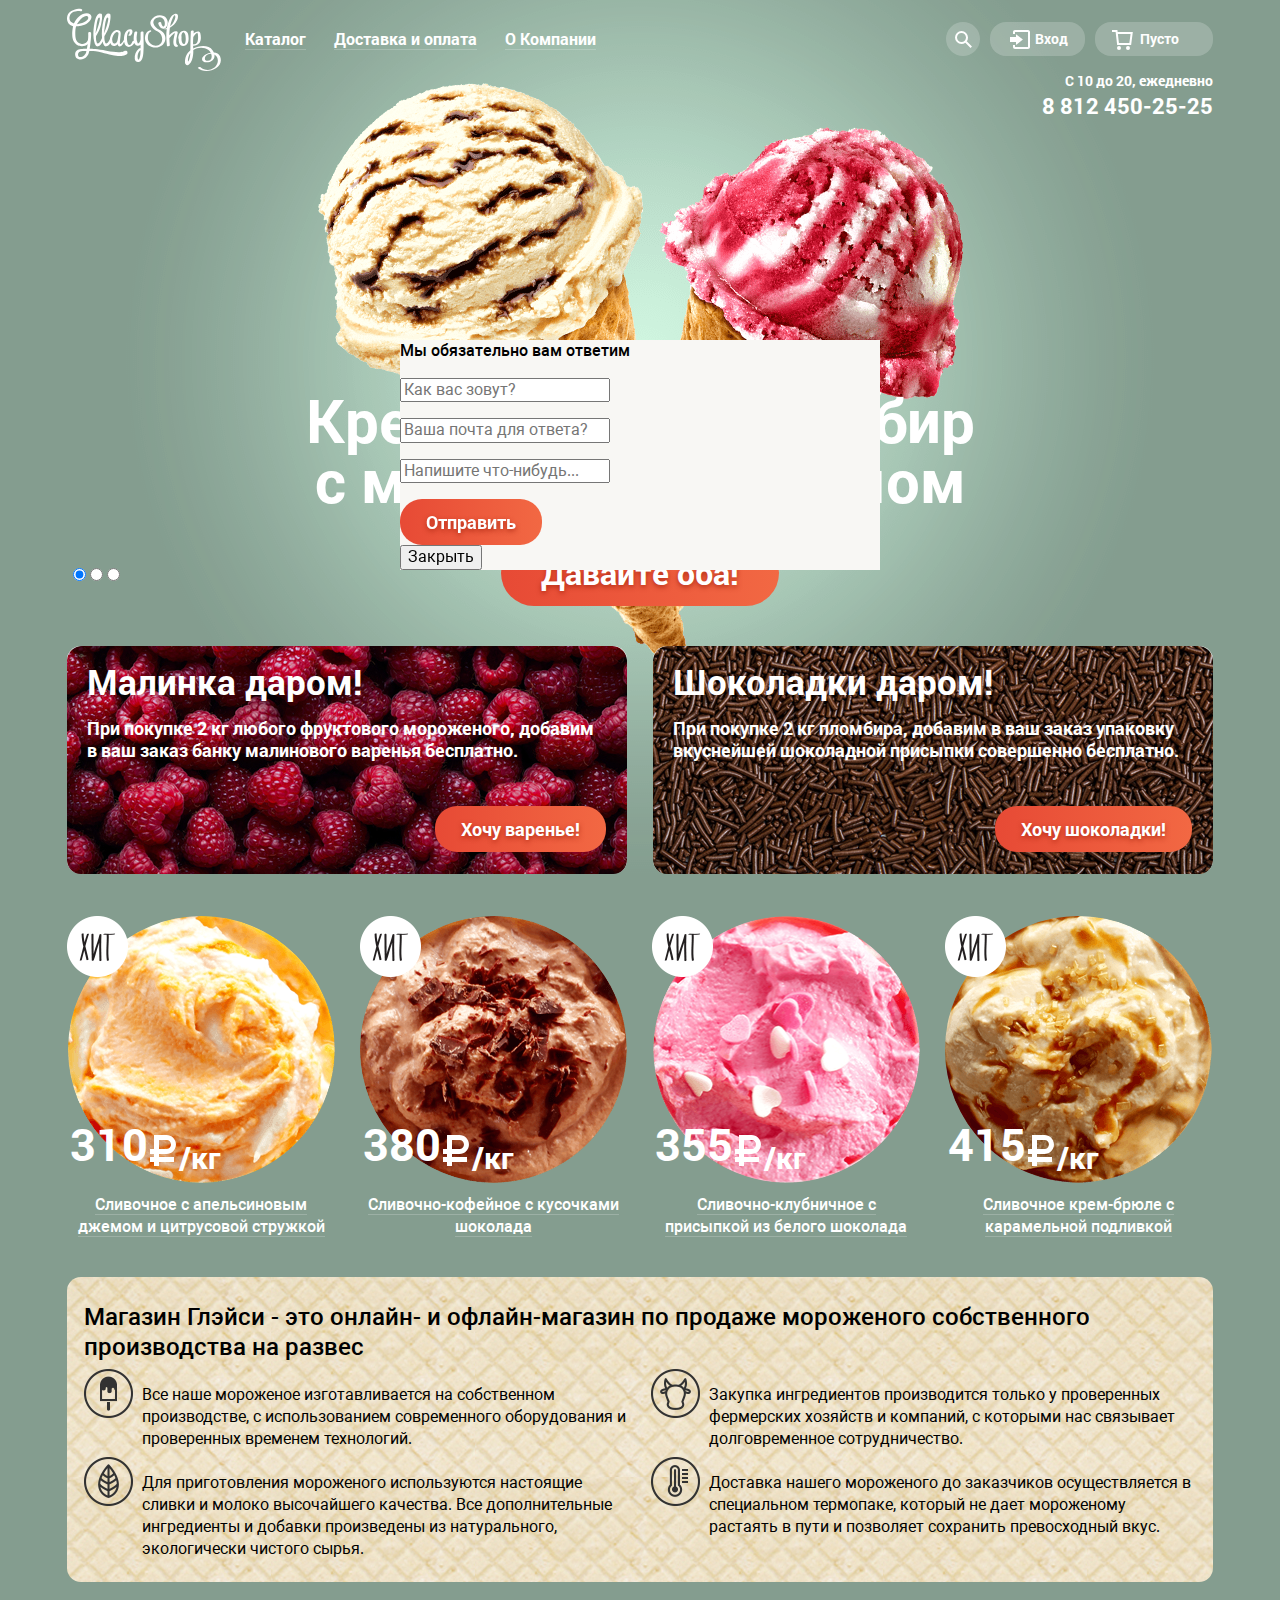
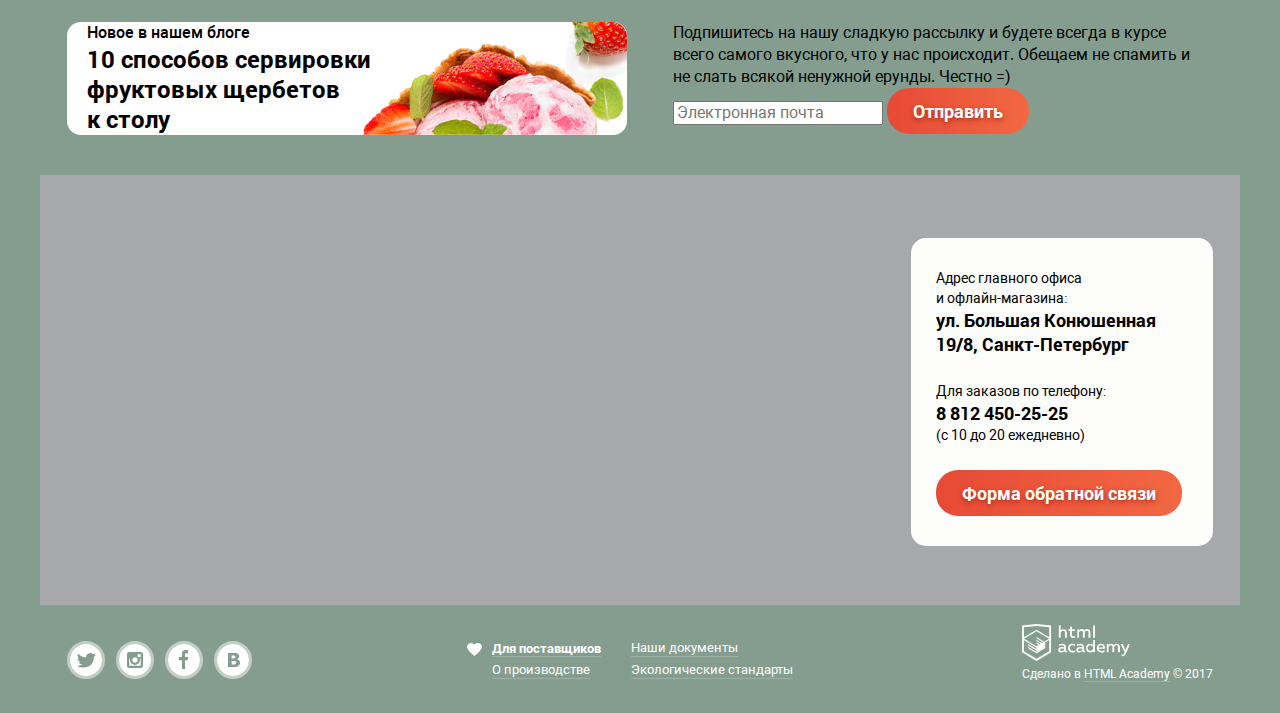
==== commit 71b63225: "modal" ====
--- a/index.html
+++ b/index.html
@@ -141,13 +141,13 @@
         </section>
         <section class="promo promo1">
             <div class="promo-card promo-raspberries">
-                <span>Малинка даром!</span>
-                <p>При покупке 2 кг любого фруктового мороженого, добавим в ваш заказ банку малинового варенья бесплатно.</p>
+                <h3>Малинка даром!</h3>
+                <div class="promo-text">При покупке 2 кг любого фруктового мороженого, добавим в ваш заказ банку малинового варенья бесплатно.</div>
                 <button class="button">Хочу варенье!</button>
             </div>
             <div class="promo-card promo-chocolate">
-                <span>Шоколадки даром!</span>
-                <p>При покупке 2 кг пломбира, добавим в ваш заказ упаковку вкуснейшей шоколадной присыпки совершенно бесплатно.</p>
+                <h3>Шоколадки даром!</h3>
+                <div class="promo-text">При покупке 2 кг пломбира, добавим в ваш заказ упаковку вкуснейшей шоколадной присыпки совершенно бесплатно.</div>
                 <button class="button">Хочу шоколадки!</button>
             </div>
         </section>
@@ -192,8 +192,8 @@
         </section>
         <section class="promo promo2">
             <div class="promo-card promo-blog">
-                  <span>Новое в нашем блоге</span>
-                  <a href="#">10 способов сервировкифруктовых щербетов к столу</a>
+                  <div>Новое в нашем блоге</div>
+                <a href="#" class="promo-link">10 способов сервировки<br> фруктовых щербетов<br> к столу</a>
             </div>
             <div class="promo-card promo-form">
                 <span>Подпишитесь на нашу сладкую рассылку и будете всегда в курсе всего самого вкусного, что у нас происходит. Обещаем не спамить и не слать всякой ненужной ерунды. Честно =) </span>
@@ -207,9 +207,21 @@
             </div>
         </section>
     </div>
-    <div class="map">
-        <script type="text/javascript" charset="utf-8" async src="https://api-maps.yandex.ru/services/constructor/1.0/js/?um=constructor%3A23adb94720a061cc5627b974f13c595b96da179ca10f615abbef8268dfcdbb3b&amp;width=auto&amp;height=430&amp;lang=ru_RU&amp;scroll=true"></script>
-    </div>
+    <section class="address">
+        <div class="feedback">
+          <div class="block">Адрес главного офиса<br> и офлайн-магазина:
+              <div class="bold">ул. Большая Конюшенная 19/8, Санкт-Петербург</div>
+          </div>
+            <div class="block">  Для заказов по телефону:
+                <div class="bold">8 812 450-25-25</div>
+                (с 10 до 20 ежедневно)
+            </div>
+            <a class="button" href="#">Форма обратной связи</a>
+        </div>
+        <div id="map"></div>
+        <script src="https://api-maps.yandex.ru/2.1/?lang=ru_RU&amp;apikey=ee84bb87-99fd-4001-95f7-8fa65d292808" type="text/javascript"></script>
+        <script src="./script.js" type="text/javascript"></script>
+    </section>
 </main>
 
 <footer class="footer container">
@@ -264,5 +276,26 @@
         </div>
     </div>
 </footer>
+<section class="overlay">
+    <div class="modal modal-feedback">
+    <div>Мы обязательно вам ответим</div>
+    <form class="login-form" action="https://echo.htmlacademy.ru" method="post">
+        <p>
+            <label class="visually-hidden" for="user-name">Как вас зовут?</label>
+            <input type="text" name="login" placeholder="Как вас зовут?" id="user-name">
+        </p>
+        <p>
+            <label class="visually-hidden" for="user-email">Ваша почта для ответа?</label>
+            <input type="text" class="login-icon-password" name="password" placeholder="Ваша почта для ответа?" id="user-email">
+        </p>
+        <p>
+            <label class="visually-hidden" for="user-letter">Напишите что-нибудь...</label>
+            <input type="text" class="login-icon-password" name="password" placeholder="Напишите что-нибудь..." id="user-letter">
+        </p>
+        <button class="button" type="submit">Отправить</button>
+    </form>
+    <button class="modal-close">Закрыть</button>
+        <div>
+</section>
 </body>
 </html>--- a/styles.css
+++ b/styles.css
@@ -30,6 +30,7 @@
 }
 
 body {
+    position: relative;
     margin: 0;
     padding: 0;
     font-family: Roboto, Arial, sans-serif;
@@ -82,15 +83,23 @@
     background-image: linear-gradient(90deg, rgb(231, 74, 53) 0%, rgb(242, 104, 67) 100%);
     box-shadow: 0px 1px 2px 0px rgba(172, 16, 0, 0.004);
     white-space: nowrap;
+    cursor: pointer;
 }
 
 
 h1 {
+    font-size: 35px;
+    font-weight: 500;
+    line-height: 41px;
+    margin: 0;
+    padding: 0 15px;
+}
+
+h3 {
     font-size: 35px;
     font-weight: 700;
     line-height: 41px;
-    margin: 0;
-    padding: 0 15px;
+    margin: 15px 0;
 }
 
 .visually-hidden {
@@ -911,7 +920,7 @@
     content: "";
     width: 50px;
     height: 50px;
-    background-image: url("./img/svg/ice_cream.png");
+    background-image: url("./img/ice_cream.png");
     background-repeat: no-repeat;
     top: -15px;
     left: 0;
@@ -922,7 +931,7 @@
     content: "";
     width: 50px;
     height: 50px;
-    background-image: url("./img/svg/cow.png");
+    background-image: url("./img/cow.png");
     background-repeat: no-repeat;
     top: -15px;
     left: 12px;
@@ -933,7 +942,7 @@
     content: "";
     width: 50px;
     height: 50px;
-    background-image: url("./img/svg/sheet.png");
+    background-image: url("./img/sheet.png");
     background-repeat: no-repeat;
     top: -15px;
     left: 0;
@@ -944,7 +953,7 @@
     content: "";
     width: 50px;
     height: 50px;
-    background-image: url("./img/svg/thermometr.png");
+    background-image: url("./img/thermometr.png");
     background-repeat: no-repeat;
     top: -15px;
     left: 12px;
@@ -957,12 +966,31 @@
 }
 
 .promo-card {
+    display: flex;
+    flex-direction: column;
     width: calc(50% - 10px);
+    padding-right: 21px;
+    padding-left: 20px;
 }
 
 @media screen and (min-width: 1240px) {
     .promo-card {
         width: calc(50% - 13px);
+    }
+}
+
+.promo1 .button {
+    margin-bottom: 22px;
+    margin-left: auto;
+}
+
+.promo-text {
+    margin-bottom: 23px;
+}
+
+@media screen and (min-width: 1240px) {
+    .promo-text {
+        margin-bottom: 45px;
     }
 }
 
@@ -1003,28 +1031,62 @@
     background-size: cover;
 }
 
-.promo-blog a {
+.promo-blog .promo-link {
     font-size: 24px;
     line-height: 30px;
     font-weight: 700;
     color: #000000;
-    border-bottom: 2px solid #000000;
+}
+
+.promo-link{
+    box-shadow:0px 2px 0px 0px rgba(0,0,0,0);
 }
 
 .promo-form {
     color: #000000;
 }
 
-.map {
+#map {
     width: calc(100% + 40px);
+    height: 430px;
+    padding: 0;
     margin-left: -20px;
+    background-color: #a7a8ab;
 }
 
 @media screen and (min-width: 1240px) {
-    .map {
+    #map {
         width: calc(100% + 54px);
         margin-left: -27px;
     }
+}
+
+.address {
+    position: relative;
+}
+
+.address .feedback {
+    position: absolute;
+    right: 0;
+    top: 63px;
+    font-size: 14px;
+    line-height: 20px;
+    font-weight: 400;
+    color: #000000;
+    width: 302px;
+    padding: 30px 25px;
+    background-color: #fdfdfc;
+    border-radius: 15px;
+    z-index: 1;
+}
+
+.feedback .bold {
+    font-size: 18px;
+    line-height: 24px;
+}
+
+.feedback .block {
+    margin-bottom: 25px;
 }
 
 .pagination {
@@ -1109,9 +1171,6 @@
     color: #000000!important;
     background-color: #ffffff!important;
 }
-
-
-
              /*FOOTER*/
 .footer {
     font-size: 13px;
@@ -1210,6 +1269,26 @@
     border: none;
 }
 
+.modal-feedback {
+    position: fixed;
+    width: 480px;
+    color: #000000;
+    background-color: #f8f7f4;
+    top: 340px;
+    left: 50%;
+    margin-left: -240px;
+    z-index: 2;
+}
+
+.overlay {
+
+    width: 100%;
+    height: 100%;
+    background-color: rgba(40, 40, 40, 0.5);
+}
+
+
+
 .bold {
     font-weight: 700;
 }
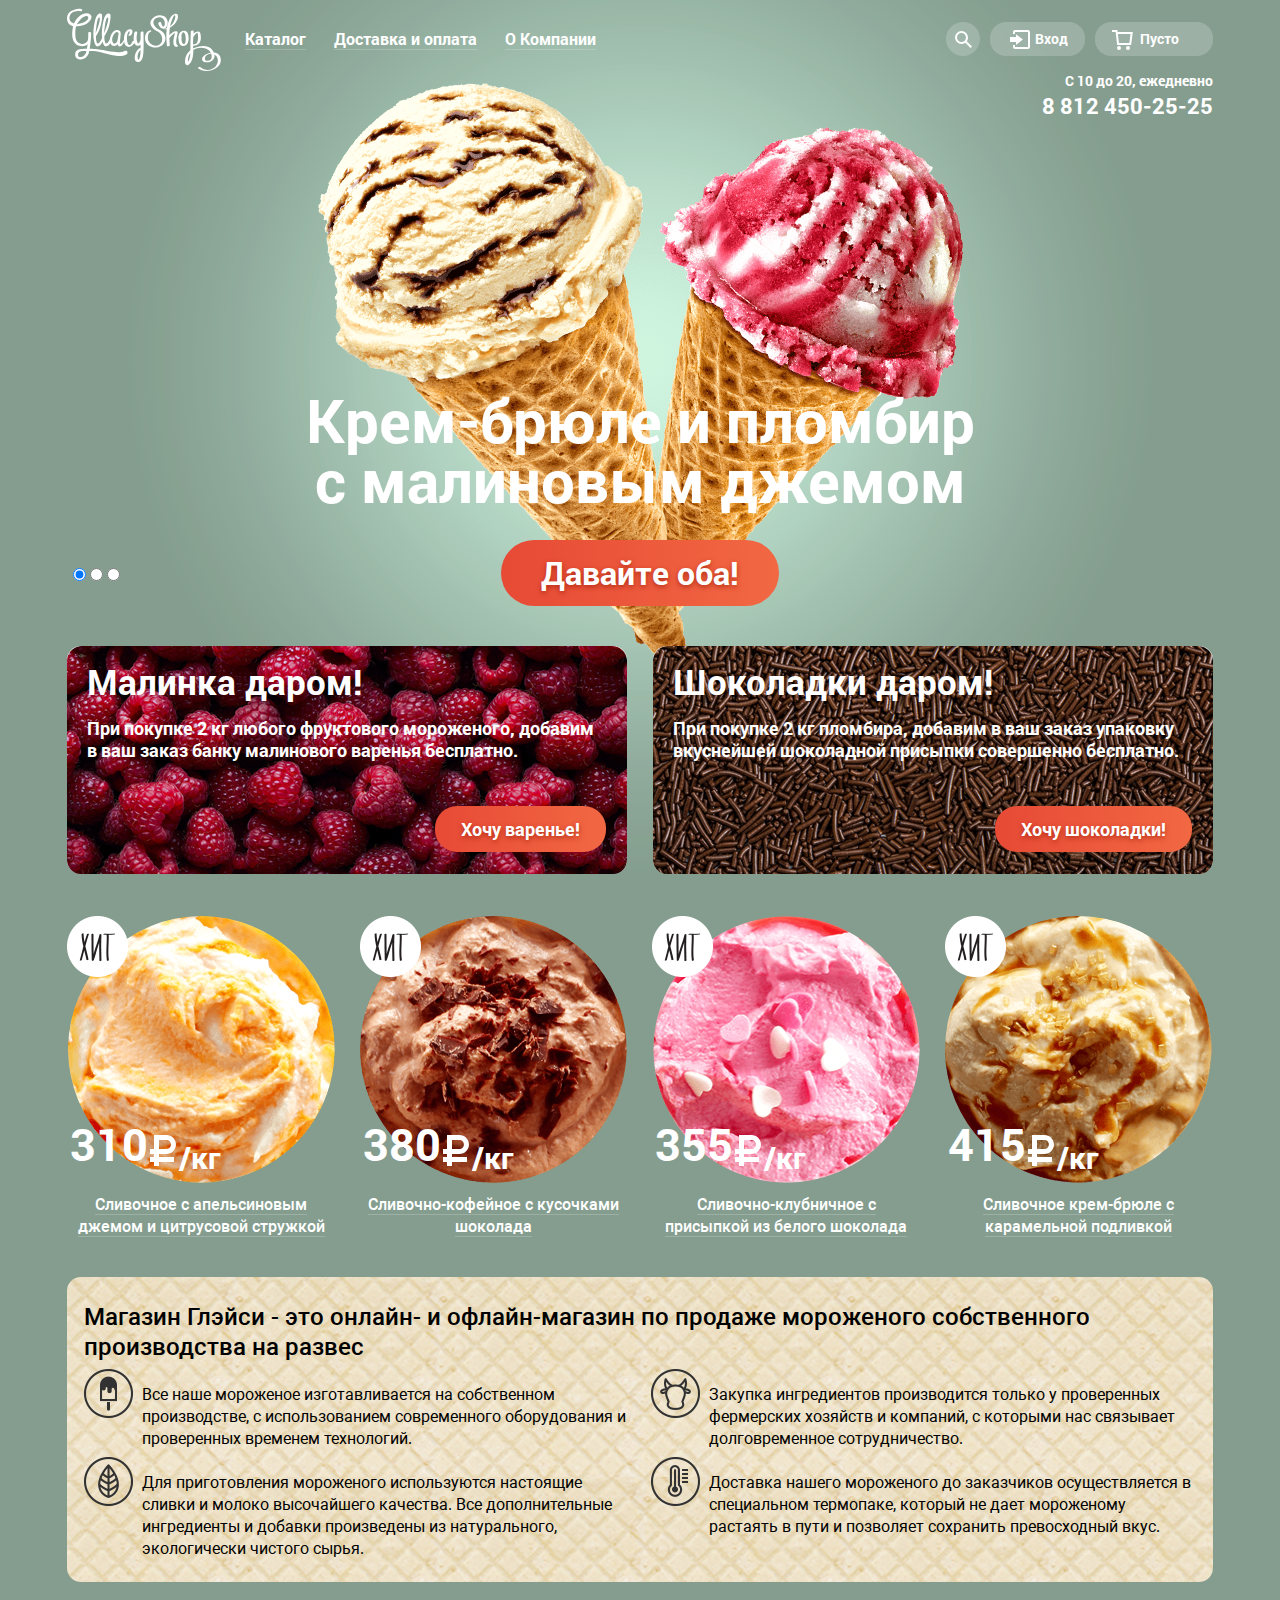
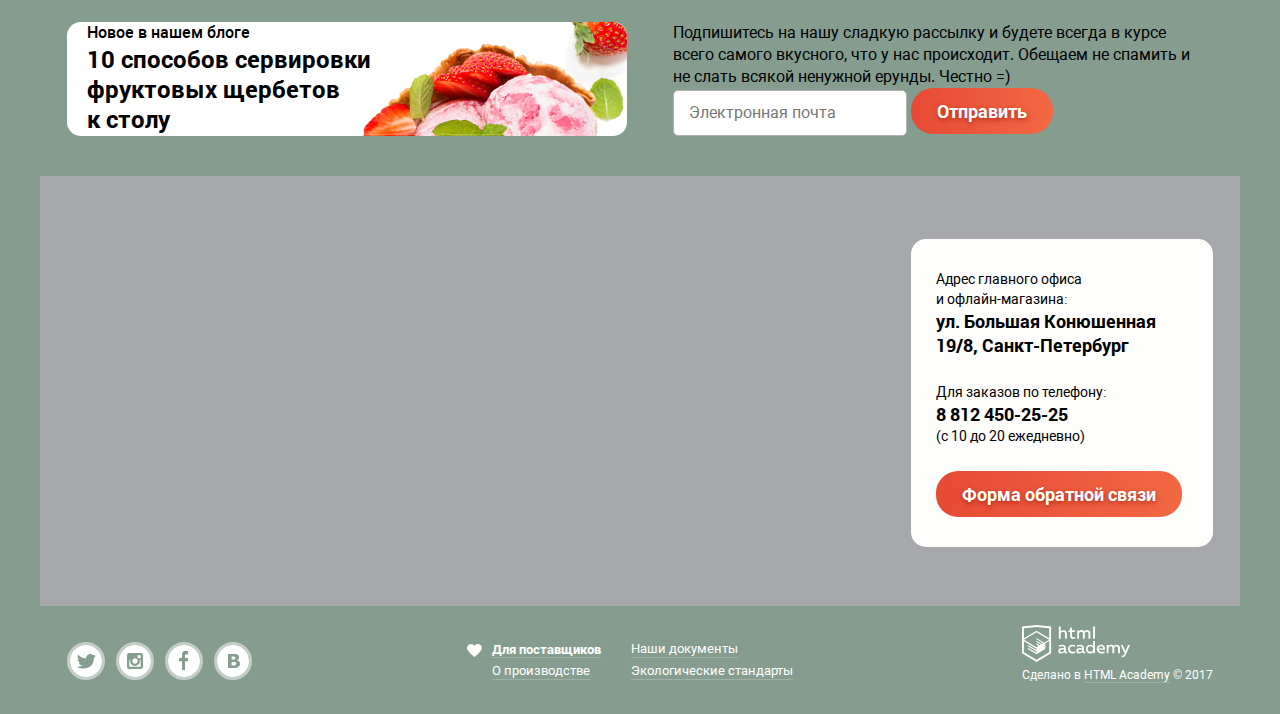
==== commit 65397ef5: "form-shadow" ====
--- a/index.html
+++ b/index.html
@@ -53,7 +53,7 @@
                 <div class="hide-box-wrapper search-position">
                     <div class="hide-box-inner">
                         <label>
-                            <input class="search-form" type="text" placeholder="Что ищем?">
+                            <input class="c-input search-form" type="text" placeholder="Что ищем?">
                         </label>
                     </div>
                 </div>
@@ -74,9 +74,9 @@
                     <div class="hide-box-inner">
                         <form class="entrance-form">
                             <label for="e-mail" class="visually-hidden">Электронная почта</label>
-                            <input class="data-entry" type="text" id="e-mail" placeholder="Электронная почта">
+                            <input class="c-input data-entry" type="text" id="e-mail" placeholder="Электронная почта">
                             <label for="password" class="visually-hidden">Пароль</label>
-                            <input class="data-entry" type="password" id="password" placeholder="Пароль">
+                            <input class="c-input data-entry" type="password" id="password" placeholder="Пароль">
                             <div class="form-button">
                                 <button class="button" type="submit">Войти</button>
                                 <div class="link-wrapper">
@@ -199,7 +199,7 @@
                 <span>Подпишитесь на нашу сладкую рассылку и будете всегда в курсе всего самого вкусного, что у нас происходит. Обещаем не спамить и не слать всякой ненужной ерунды. Честно =) </span>
                 <form>
                     <label class="">
-                        <input name="mailing" type="email" placeholder="Электронная почта">
+                        <input class="c-input" name="mailing" type="email" placeholder="Электронная почта">
                         <span class="visually-hidden">подписатьсчя на рассылку</span>
                     </label>
                     <button class="button">Отправить</button>
@@ -216,7 +216,7 @@
                 <div class="bold">8 812 450-25-25</div>
                 (с 10 до 20 ежедневно)
             </div>
-            <a class="button" href="#">Форма обратной связи</a>
+            <a class="button link-feedback" href="#">Форма обратной связи</a>
         </div>
         <div id="map"></div>
         <script src="https://api-maps.yandex.ru/2.1/?lang=ru_RU&amp;apikey=ee84bb87-99fd-4001-95f7-8fa65d292808" type="text/javascript"></script>
@@ -278,24 +278,39 @@
 </footer>
 <section class="overlay">
     <div class="modal modal-feedback">
-    <div>Мы обязательно вам ответим</div>
-    <form class="login-form" action="https://echo.htmlacademy.ru" method="post">
-        <p>
+    <h4>Мы обязательно вам ответим!</h4>
+    <form class="feedback-form" action="https://echo.htmlacademy.ru" method="post">
+        <div class="c-feedback">
             <label class="visually-hidden" for="user-name">Как вас зовут?</label>
-            <input type="text" name="login" placeholder="Как вас зовут?" id="user-name">
-        </p>
-        <p>
+            <input class="c-input feedback-input" type="text" placeholder="Как вас зовут?" id="user-name" required>
+        </div>
+        <div class="c-feedback">
             <label class="visually-hidden" for="user-email">Ваша почта для ответа?</label>
-            <input type="text" class="login-icon-password" name="password" placeholder="Ваша почта для ответа?" id="user-email">
-        </p>
-        <p>
-            <label class="visually-hidden" for="user-letter">Напишите что-нибудь...</label>
-            <input type="text" class="login-icon-password" name="password" placeholder="Напишите что-нибудь..." id="user-letter">
-        </p>
+            <input type="email" class="c-input feedback-input"  placeholder="Ваша почта для ответа?" id="user-email" required>
+        </div>
+        <div class="c-feedback">
+            <label class="visually-hidden" for="feedback-letter">Напишите что-нибудь...</label>
+            <textarea class="c-textarea feedback-textarea"  rows="6" cols="48" placeholder="Напишите что-нибудь..." id="feedback-letter" required></textarea>
+        </div>
         <button class="button" type="submit">Отправить</button>
     </form>
     <button class="modal-close">Закрыть</button>
-        <div>
+    </div>
 </section>
+<script>
+    var link = document.querySelector(".link-feedback");
+    var popup = document.querySelector(".overlay");
+    var close = document.querySelector(".modal-close");
+
+    link.addEventListener("click", function (evt) {
+        evt.preventDefault();
+        popup.classList.add("modal-show");
+    });
+
+    close.addEventListener("click", function (evt) {
+        evt.preventDefault();
+        popup.classList.remove("modal-show");
+    });
+</script>
 </body>
 </html>--- a/styles.css
+++ b/styles.css
@@ -86,6 +86,23 @@
     cursor: pointer;
 }
 
+.c-input,
+.c-textarea {
+    padding: 10px 15px;
+    font-size: 16px;
+    font-weight: 400;
+    line-height: 24px;
+    background-color: rgba(255, 255, 255);
+    border-radius: 5px;
+    border: 1px solid rgb(178, 178, 178);
+    transition: all .3s;
+}
+
+.c-input:hover,
+.c-textarea:hover {
+    box-shadow: inset 0px 0px 0px 1px rgb(154, 154, 154);
+    border-color: rgb(154, 154, 154);
+}
 
 h1 {
     font-size: 35px;
@@ -316,8 +333,6 @@
     width: 311px;
     margin: 20px 15px;
     padding: 9px 10px;
-    border: 1px solid #bec0be;
-    border-radius: 5px;
     font-weight: 400;
     line-height: 24px;
     font-size: 14px;
@@ -379,8 +394,9 @@
     width: 100%;
     padding: 12px 14px;
     margin-bottom: 20px;
-    border: 1px solid #bec0be;
-    border-radius: 5px;
+    font-size: 14px;
+    font-weight: 400;
+    line-height: 24px;
 }
 
 .entrance-icon {
@@ -736,6 +752,7 @@
     margin-top: 26px;
     margin-left: 10px;
     white-space: nowrap;
+    cursor: pointer;
 }
 
 .products {
@@ -1269,29 +1286,109 @@
     border: none;
 }
 
+.bold {
+    font-weight: 700;
+}
+
+.overlay {
+    display: none;
+    width: 100%;
+    height: 100%;
+    position: absolute;
+    top: 0;
+    left: 0;
+    z-index: 2;
+    background-color: rgba(40, 40, 40, 0.5);
+}
+
+.modal-show {
+    display: block;
+}
+
+.modal {
+    border-radius: 14px;
+}
+
 .modal-feedback {
     position: fixed;
-    width: 480px;
-    color: #000000;
-    background-color: #f8f7f4;
     top: 340px;
     left: 50%;
     margin-left: -240px;
+    width: 480px;
+    padding: 16px 25px 25px 20px;
+    color: #000000;
+    background-color: #f8f7f4;
     z-index: 2;
 }
 
-.overlay {
-
-    width: 100%;
-    height: 100%;
-    background-color: rgba(40, 40, 40, 0.5);
-}
-
-
-
-.bold {
-    font-weight: 700;
-}
+.modal-feedback h4 {
+    font-size: 24px;
+    font-weight: 500;
+    line-height: 28px;
+    margin-top: 0;
+    margin-bottom: 10px;
+}
+
+.modal-close {
+    position: absolute;
+    top: 13px;
+    right: 13px;
+    width: 20px;
+    height: 20px;
+    font-size: 0;
+    background-color: transparent;
+    border: 0;
+    padding: 0;
+    cursor: pointer;
+}
+
+.modal-close::before, .modal-close::after {
+    content: "";
+    position: absolute;
+    top: 9px;
+    left: 1px;
+    width: 19px;
+    height: 2px;
+    background-color: #000000;
+}
+
+.modal-close::before {
+    transform: rotate(45deg);
+}
+
+.modal-close::after {
+    transform: rotate(-45deg);
+}
+
+.feedback-form {
+    display: flex;
+    flex-direction: column;
+}
+
+.feedback-form .button {
+    margin-left: auto;
+    margin-top: 10px;
+}
+
+.feedback-input {
+    width: 267px;
+}
+
+.c-feedback {
+    margin: 10px 0;
+}
+
+.feedback-textarea {
+    resize: none;
+}
+
+
+
+
+
+
+
+
 
 
 
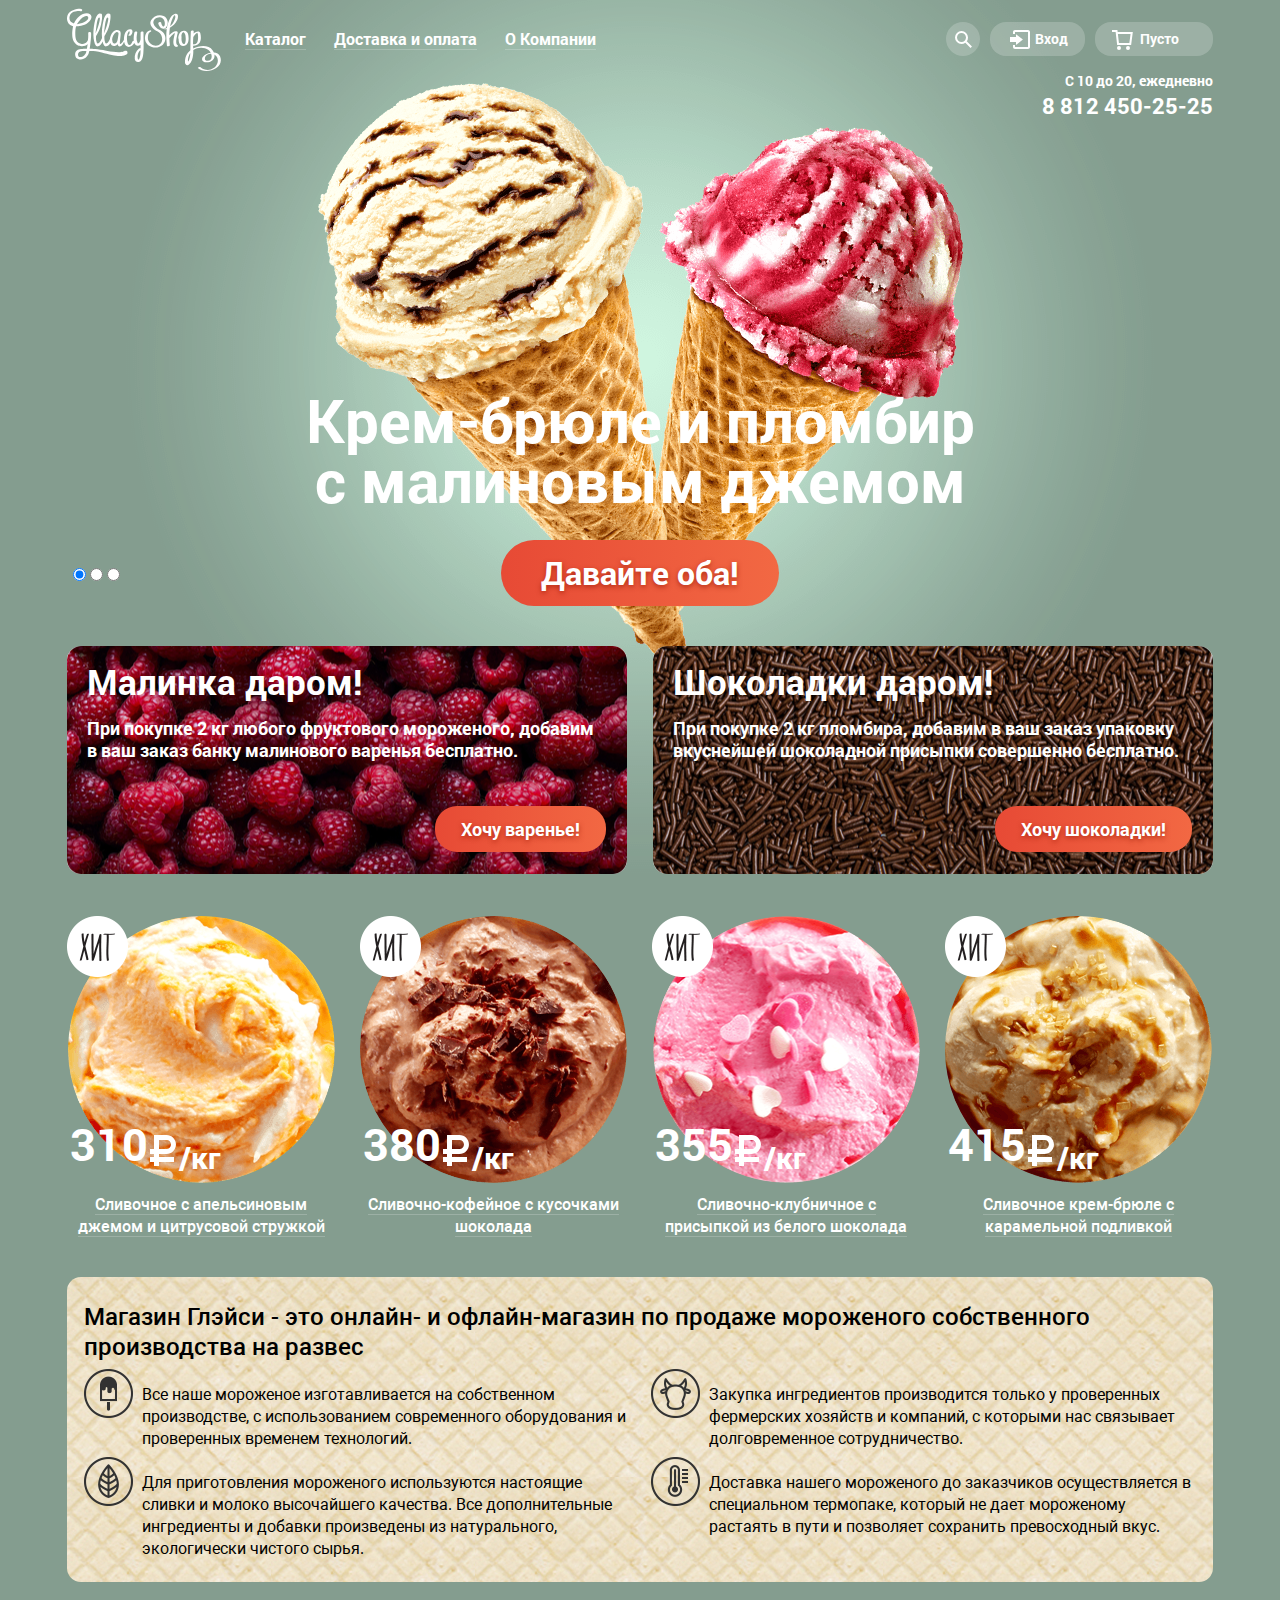
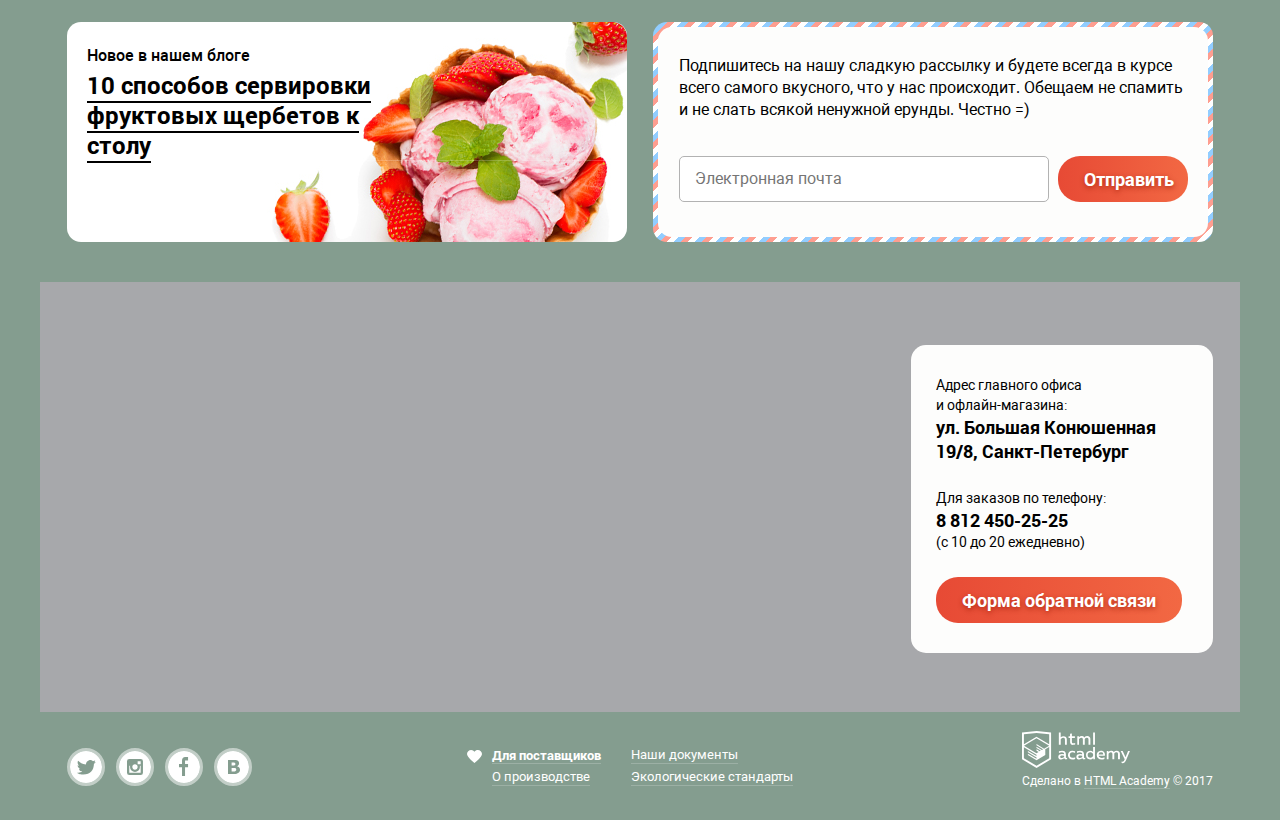
==== commit 42bba1e1: "index final" ====
--- a/index.html
+++ b/index.html
@@ -192,18 +192,20 @@
         </section>
         <section class="promo promo2">
             <div class="promo-card promo-blog">
-                  <div>Новое в нашем блоге</div>
-                <a href="#" class="promo-link">10 способов сервировки<br> фруктовых щербетов<br> к столу</a>
-            </div>
-            <div class="promo-card promo-form">
-                <span>Подпишитесь на нашу сладкую рассылку и будете всегда в курсе всего самого вкусного, что у нас происходит. Обещаем не спамить и не слать всякой ненужной ерунды. Честно =) </span>
-                <form>
-                    <label class="">
-                        <input class="c-input" name="mailing" type="email" placeholder="Электронная почта">
+                  <div class="promo-blog-new">Новое в нашем блоге</div>
+                <a href="#"><span class="promo-link">10 способов сервировки<br> фруктовых щербетов к<br>столу</span></a>
+            </div>
+            <div class="promo-card promo-form-wrapper">
+                <div class="promo-form">
+                <div class="mailing">Подпишитесь на нашу сладкую рассылку и будете всегда в курсе всего самого вкусного, что у нас происходит. Обещаем не спамить и не слать всякой ненужной ерунды. Честно =) </div>
+                <form class="mailing-form">
+                    <label>
+                        <input class="c-input field-form" name="mailing" type="email" placeholder="Электронная почта">
                         <span class="visually-hidden">подписатьсчя на рассылку</span>
                     </label>
                     <button class="button">Отправить</button>
                 </form>
+                </div>
             </div>
         </section>
     </div>
@@ -220,7 +222,7 @@
         </div>
         <div id="map"></div>
         <script src="https://api-maps.yandex.ru/2.1/?lang=ru_RU&amp;apikey=ee84bb87-99fd-4001-95f7-8fa65d292808" type="text/javascript"></script>
-        <script src="./script.js" type="text/javascript"></script>
+
     </section>
 </main>
 
@@ -276,41 +278,28 @@
         </div>
     </div>
 </footer>
-<section class="overlay">
+<div class="overlay">
+
+</div>
     <div class="modal modal-feedback">
     <h4>Мы обязательно вам ответим!</h4>
     <form class="feedback-form" action="https://echo.htmlacademy.ru" method="post">
         <div class="c-feedback">
             <label class="visually-hidden" for="user-name">Как вас зовут?</label>
-            <input class="c-input feedback-input" type="text" placeholder="Как вас зовут?" id="user-name" required>
+            <input class="c-input feedback-input" type="text" placeholder="Как вас зовут?" name="user-name" id="user-name" required>
         </div>
         <div class="c-feedback">
             <label class="visually-hidden" for="user-email">Ваша почта для ответа?</label>
-            <input type="email" class="c-input feedback-input"  placeholder="Ваша почта для ответа?" id="user-email" required>
+            <input type="email" class="c-input feedback-input"  placeholder="Ваша почта для ответа?" name="user-email" id="user-email" required>
         </div>
         <div class="c-feedback">
             <label class="visually-hidden" for="feedback-letter">Напишите что-нибудь...</label>
-            <textarea class="c-textarea feedback-textarea"  rows="6" cols="48" placeholder="Напишите что-нибудь..." id="feedback-letter" required></textarea>
+            <textarea class="c-textarea feedback-textarea"  rows="6" cols="48" placeholder="Напишите что-нибудь..." name="feedback-letter" id="feedback-letter" required></textarea>
         </div>
         <button class="button" type="submit">Отправить</button>
     </form>
     <button class="modal-close">Закрыть</button>
     </div>
-</section>
-<script>
-    var link = document.querySelector(".link-feedback");
-    var popup = document.querySelector(".overlay");
-    var close = document.querySelector(".modal-close");
-
-    link.addEventListener("click", function (evt) {
-        evt.preventDefault();
-        popup.classList.add("modal-show");
-    });
-
-    close.addEventListener("click", function (evt) {
-        evt.preventDefault();
-        popup.classList.remove("modal-show");
-    });
-</script>
+<script src="./script.js" type="text/javascript"></script>
 </body>
 </html>--- a/styles.css
+++ b/styles.css
@@ -481,6 +481,7 @@
     height: 33px;
     border-radius: 50%;
     background-size: cover;
+    background-position: center center;
     margin-right: 14px;
 }
 
@@ -1030,6 +1031,7 @@
     background-repeat: no-repeat;
     border-radius: 14px;
     background-size: cover;
+    background-position: center center;
 }
 
 .promo-chocolate {
@@ -1037,6 +1039,7 @@
     background-repeat: no-repeat;
     border-radius: 14px;
     background-size: cover;
+    background-position: center center;
 }
 
 .promo-blog {
@@ -1046,6 +1049,7 @@
     background-repeat: no-repeat;
     border-radius: 14px;
     background-size: cover;
+    background-position: center center;
 }
 
 .promo-blog .promo-link {
@@ -1053,14 +1057,52 @@
     line-height: 30px;
     font-weight: 700;
     color: #000000;
+    border-bottom: 2px solid #000000;
+}
+
+.promo-blog-new {
+    margin-top: 23px;
+    margin-bottom: 3px;
 }
 
 .promo-link{
     box-shadow:0px 2px 0px 0px rgba(0,0,0,0);
 }
 
+.promo-form-wrapper {
+    padding: 5px;
+    color: #000000;
+    background: repeating-linear-gradient(135deg, #ffffff, #ffffff 5px, #92cdff 0, #92cdff 10px, #fe9e90 0, #fe9e90 15px);
+    border-radius: 14px;
+}
+
 .promo-form {
-    color: #000000;
+    background-color: #fdfdfc;
+    border-radius: 14px;
+    padding: 28px 20px 35px 21px;
+}
+
+.promo-form .mailing {
+    margin-bottom: 35px;
+}
+
+.mailing-form {
+    display: flex;
+    justify-content: space-between;
+}
+
+.mailing-form .field-form {
+    width: 227px;
+}
+
+.mailing-form .button {
+    width: 130px;
+}
+
+@media screen and (min-width: 1240px) {
+    .mailing-form .field-form {
+        width: 370px;
+    }
 }
 
 #map {
@@ -1290,6 +1332,10 @@
     font-weight: 700;
 }
 
+.modal {
+    border-radius: 14px;
+}
+
 .overlay {
     display: none;
     width: 100%;
@@ -1301,24 +1347,21 @@
     background-color: rgba(40, 40, 40, 0.5);
 }
 
+.modal-feedback {
+    display: none;
+    position: fixed;
+    top: 50%;
+    left: 50%;
+    transform: translate(-50%, -50%);
+    width: 480px;
+    padding: 16px 25px 25px 20px;
+    color: #000000;
+    background-color: #f8f7f4;
+    z-index: 3;
+}
+
 .modal-show {
     display: block;
-}
-
-.modal {
-    border-radius: 14px;
-}
-
-.modal-feedback {
-    position: fixed;
-    top: 340px;
-    left: 50%;
-    margin-left: -240px;
-    width: 480px;
-    padding: 16px 25px 25px 20px;
-    color: #000000;
-    background-color: #f8f7f4;
-    z-index: 2;
 }
 
 .modal-feedback h4 {
@@ -1382,22 +1425,3 @@
     resize: none;
 }
 
-
-
-
-
-
-
-
-
-
-
-
-
-
-
-
-.main {
-    min-height: calc(900px - 182px);
-}
-
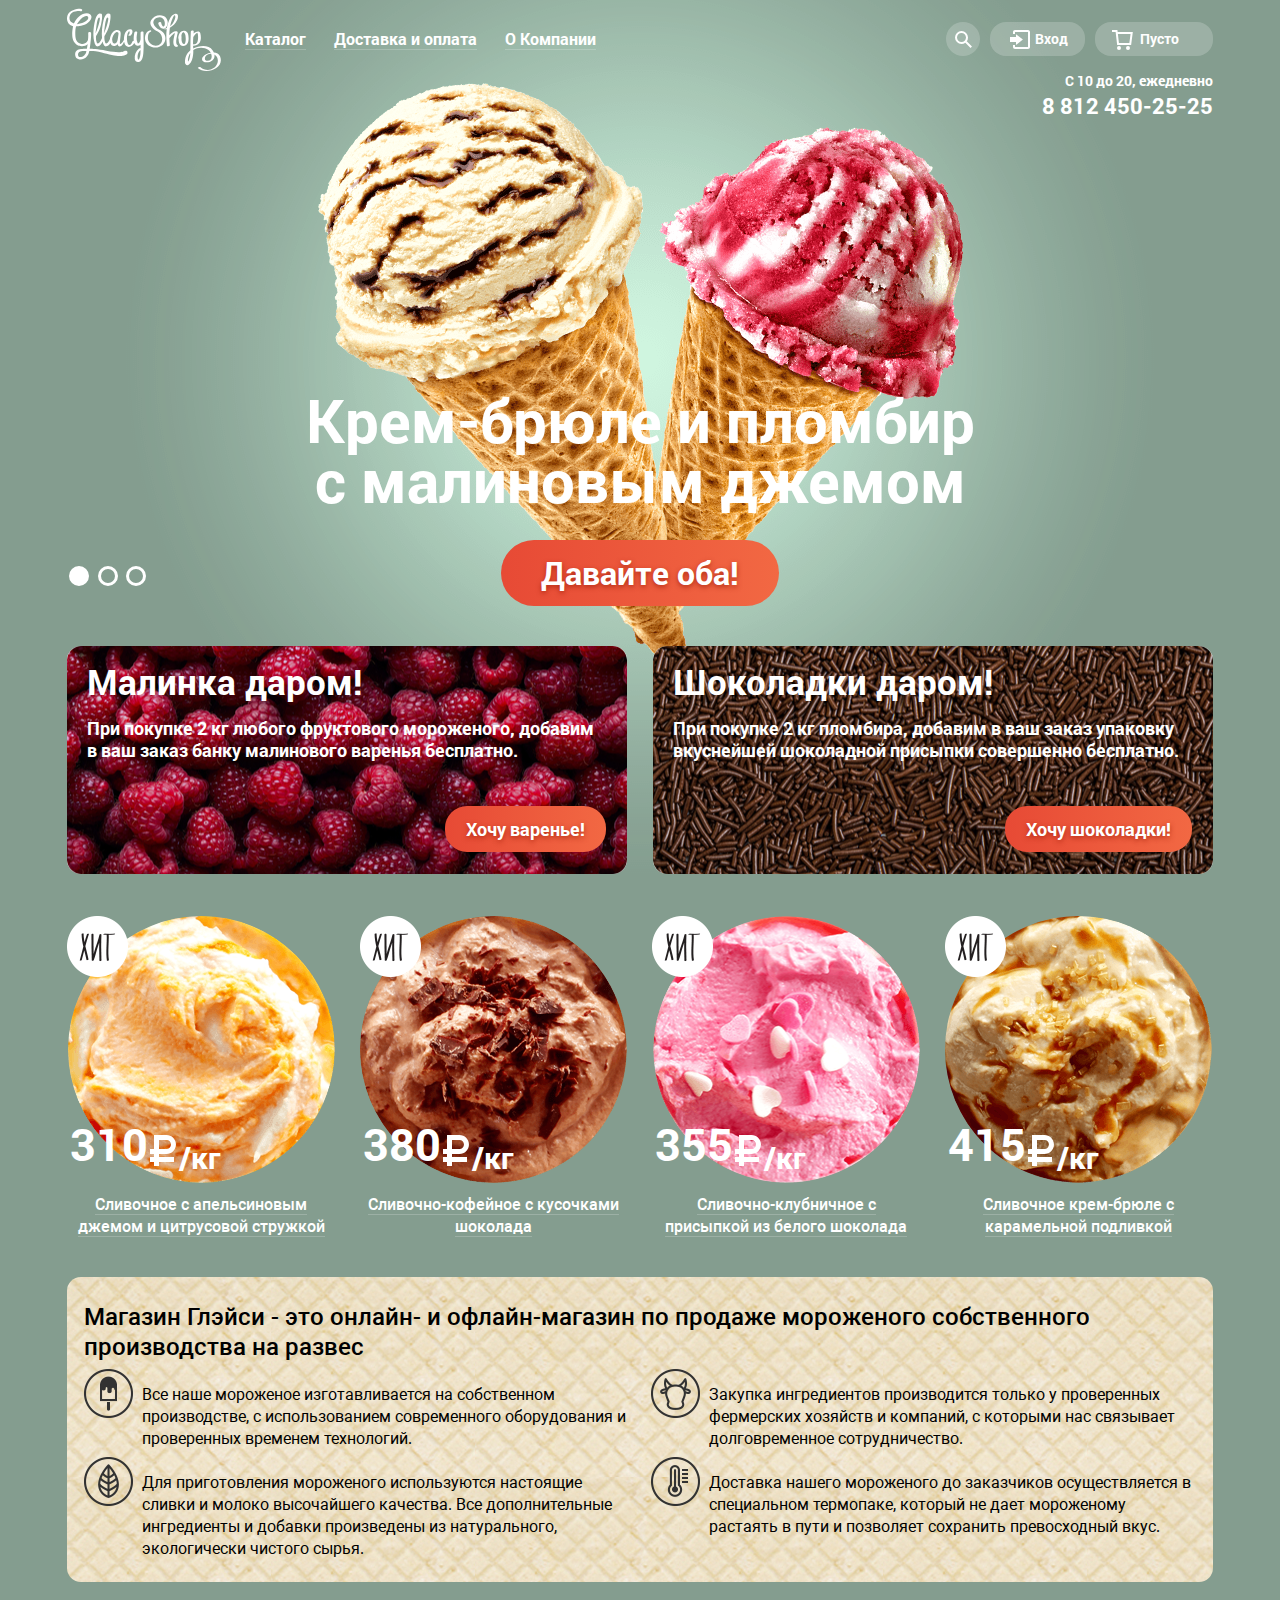
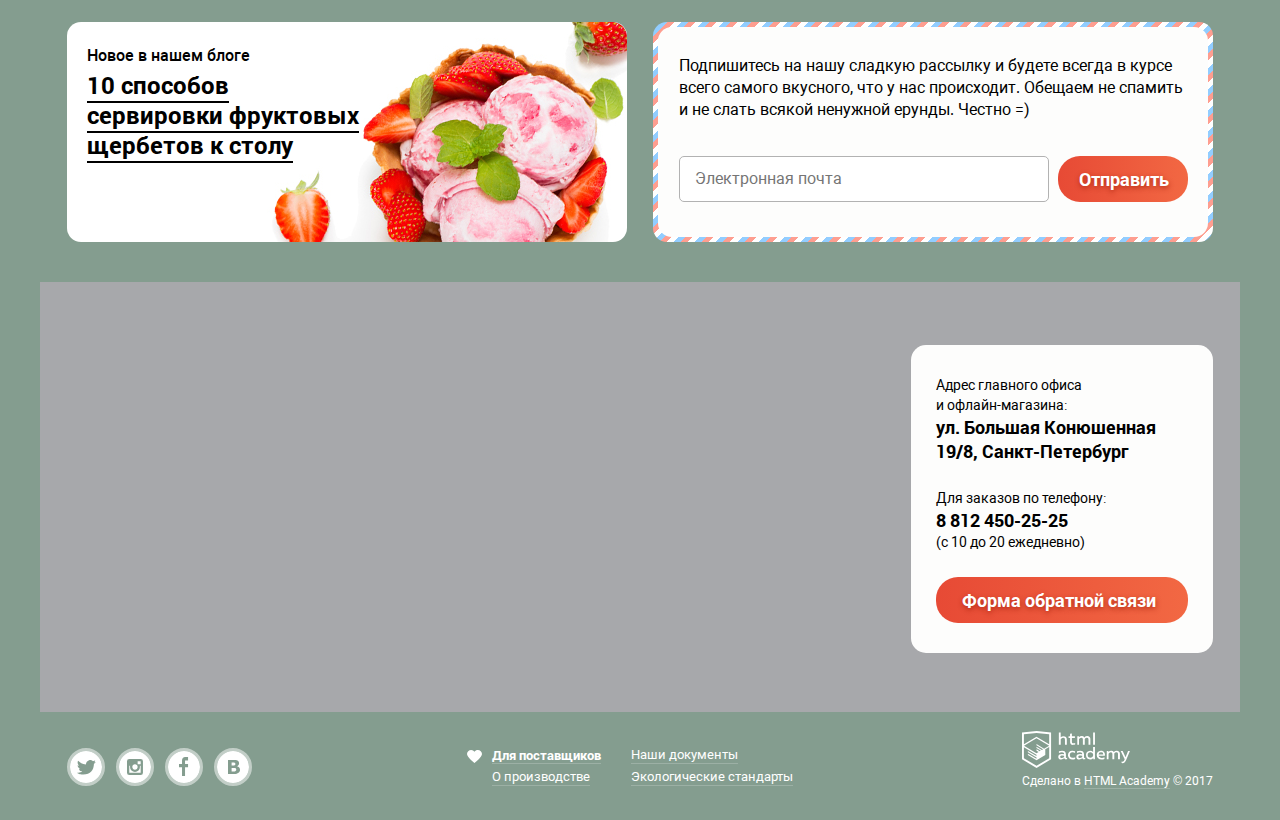
==== commit 074c6aad: "circle" ====
--- a/index.html
+++ b/index.html
@@ -62,9 +62,7 @@
                 <div class="entrance-wrapper">
                <span class="entrance-icon">
                    <svg xmlns="http://www.w3.org/2000/svg" xmlns:xlink="http://www.w3.org/1999/xlink" width="21"
-                        height="19" viewBox="0 0 21 19"><g fill="#fff"><path
-                           d="M6 14.875L12.917 9.5 6 4.125v2.917H-.042v4.917H6z"/><path
-                           d="M18 0H5C3.9 0 3 .9 3 2v2h2V2h13v15H5v-2H3v2c0 1.1.9 2 2 2h13c1.1 0 2-.9 2-2V2c0-1.1-.9-2-2-2z"/></g></svg>
+                        height="19" viewBox="0 0 21 19"><g fill="#fff"><path d="M6 14.875L12.917 9.5 6 4.125v2.917H-.042v4.917H6z"/><path d="M18 0H5C3.9 0 3 .9 3 2v2h2V2h13v15H5v-2H3v2c0 1.1.9 2 2 2h13c1.1 0 2-.9 2-2V2c0-1.1-.9-2-2-2z"/></g></svg>
                </span>
                     <span>
                 Вход
@@ -123,16 +121,16 @@
     <div class="name-slider name-slider3">Пломбир с помадкой и клубничный щербет</div>
             <form class="slider-form">
                 <div class="radio">
-                <label class="radio-button">
-                    <input name="slider" type="radio" value="Creme brulee and ice cream with raspberry jam" checked>
+                <label class="radio-button radio-button1">
+                    <input class="visually-hidden" name="slider" type="radio" value="Creme brulee and ice cream with raspberry jam" checked>
                     <span class="visually-hidden">Крем-брюле и пломбир с малиновым джемом</span>
                 </label>
-                <label class="radio-button">
-                    <input name="slider" type="radio" value="Chocolate sundae and lemon sorbet">
+                <label class="radio-button radio-button2">
+                    <input class="visually-hidden" name="slider" type="radio" value="Chocolate sundae and lemon sorbet">
                     <span class="visually-hidden">Шоколадный пломбир и лимонный сорбет</span>
                 </label>
-                <label class="radio-button">
-                    <input name="slider" type="radio" value="Ice cream with fondant and strawberry sorbet">
+                <label class="radio-button radio-button3">
+                    <input class="visually-hidden" name="slider" type="radio" value="Ice cream with fondant and strawberry sorbet">
                     <span class="visually-hidden">Пломбир с помадкой и клубничный щербет</span>
                 </label>
                 </div>
@@ -193,7 +191,7 @@
         <section class="promo promo2">
             <div class="promo-card promo-blog">
                   <div class="promo-blog-new">Новое в нашем блоге</div>
-                <a href="#"><span class="promo-link">10 способов сервировки<br> фруктовых щербетов к<br>столу</span></a>
+                <a href="#"><span class="promo-link">10 способов сервировки фруктовых щербетов к столу</span></a>
             </div>
             <div class="promo-card promo-form-wrapper">
                 <div class="promo-form">
@@ -285,16 +283,16 @@
     <h4>Мы обязательно вам ответим!</h4>
     <form class="feedback-form" action="https://echo.htmlacademy.ru" method="post">
         <div class="c-feedback">
-            <label class="visually-hidden" for="user-name">Как вас зовут?</label>
-            <input class="c-input feedback-input" type="text" placeholder="Как вас зовут?" name="user-name" id="user-name" required>
+            <label class="visually-hidden" for="name">Как вас зовут?</label>
+            <input class="c-input feedback-input user-name" type="text" placeholder="Как вас зовут?" name="user-name" id="name">
         </div>
         <div class="c-feedback">
-            <label class="visually-hidden" for="user-email">Ваша почта для ответа?</label>
-            <input type="email" class="c-input feedback-input"  placeholder="Ваша почта для ответа?" name="user-email" id="user-email" required>
+            <label class="visually-hidden" for="mail">Ваша почта для ответа?</label>
+            <input type="email" class="c-input feedback-input"  placeholder="Ваша почта для ответа?" name="user-mail" id="mail">
         </div>
         <div class="c-feedback">
             <label class="visually-hidden" for="feedback-letter">Напишите что-нибудь...</label>
-            <textarea class="c-textarea feedback-textarea"  rows="6" cols="48" placeholder="Напишите что-нибудь..." name="feedback-letter" id="feedback-letter" required></textarea>
+            <textarea class="c-textarea feedback-textarea"  rows="6" cols="48" placeholder="Напишите что-нибудь..." name="feedback-letter" id="feedback-letter"></textarea>
         </div>
         <button class="button" type="submit">Отправить</button>
     </form>
--- a/styles.css
+++ b/styles.css
@@ -72,7 +72,7 @@
 
 .button {
     display: inline-block;
-    padding: 11px 26px;
+    padding: 11px 21px;
     border: none;
     border-radius: 22px;
     font-size: 18px;
@@ -109,14 +109,14 @@
     font-weight: 500;
     line-height: 41px;
     margin: 0;
-    padding: 0 15px;
+    padding: 0;
 }
 
 h3 {
     font-size: 35px;
     font-weight: 700;
     line-height: 41px;
-    margin: 15px 0;
+    margin: 0 0 15px 0;
 }
 
 .visually-hidden {
@@ -586,6 +586,47 @@
     top: 25px;
 }
 
+.radio-button {
+    position: relative;
+}
+
+.radio-button1::before {
+    content: "";
+    position: absolute;
+    top: 1px;
+    left: -4px;
+    width: 20px;
+    height: 20px;
+    border: 3px solid #ffffff;
+    background-color: #ffffff;
+    border-radius: 50%;
+}
+
+
+.radio-button2::before {
+    content: "";
+    position: absolute;
+    top: 1px;
+    left: 25px;
+    width: 20px;
+    height: 20px;
+    border: 3px solid #ffffff;
+    background-color: transparent;
+    border-radius: 50%;
+}
+
+.radio-button3::before {
+    content: "";
+    position: absolute;
+    top: 1px;
+    left: 53px;
+    width: 20px;
+    height: 20px;
+    border: 3px solid #ffffff;
+    background-color: transparent;
+    border-radius: 50%;
+}
+
 .breadcrumbs {
     display: flex;
     justify-content: flex-start;
@@ -597,7 +638,7 @@
     flex-wrap: wrap;
     list-style: none;
     margin: 0;
-    padding: 0 290px 0 15px;
+    padding: 0;
 }
 
 .breadcrumbs-list li {
@@ -631,14 +672,14 @@
 }
 
 .filters {
-    margin: 24px auto 5px 15px;
-    width: 870px;
+    margin: 24px auto 5px 0;
+    width: 860px;
 }
 
 .filter {
     display: flex;
     flex-wrap: wrap;
-    justify-content: space-around;
+    justify-content: space-between;
     align-items: flex-start;
 }
 
@@ -653,13 +694,60 @@
 }
 
 .sorting-list {
+    position: relative;
     min-width: 193px;
     padding: 7px 19px 7px 16px;
 }
 
+.sorting-triangle {
+    position: absolute;
+    top: 12px;
+    right: 13px;
+    width: 0;
+    height: 0;
+    border-style: solid;
+    border-width: 10.4px 6px 0 6px;
+    border-color: #ffffff transparent transparent transparent;
+}
+
 .price-list {
+    position: relative;
     min-width: 220px;
-    padding: 7px 19px 7px 16px;
+    padding: 15px 19px 16px 16px;
+}
+
+.circle {
+    position: absolute;
+    width: 20px;
+    height: 20px;
+    background-color: #ffffff;
+    border-radius: 50%;
+}
+
+.circle-left {
+    top: 8px;
+    left: 34px;
+}
+
+.circle-right {
+    top: 8px;
+    right: 68px;
+}
+
+.center-circle {
+    position: absolute;
+    top: 8px;
+    left: 8px;
+    width: 4px;
+    height: 4px;
+    background-color: #adb6b1;
+    border-radius: 50%;
+}
+
+.scale {
+    width: 100%;
+    height: 4px;
+    background-color: #ffffff;
 }
 
 .fillers-list {
@@ -751,7 +839,6 @@
     background-color: rgba(255, 255, 255, 0.2);
     color: #ffffff;
     margin-top: 26px;
-    margin-left: 10px;
     white-space: nowrap;
     cursor: pointer;
 }
@@ -987,8 +1074,7 @@
     display: flex;
     flex-direction: column;
     width: calc(50% - 10px);
-    padding-right: 21px;
-    padding-left: 20px;
+    padding: 15px 21px 22px 20px;
 }
 
 @media screen and (min-width: 1240px) {
@@ -998,7 +1084,6 @@
 }
 
 .promo1 .button {
-    margin-bottom: 22px;
     margin-left: auto;
 }
 
@@ -1050,6 +1135,15 @@
     border-radius: 14px;
     background-size: cover;
     background-position: center center;
+    padding-top: 23px;
+    padding-bottom: 11px;
+    padding-right: 120px;
+}
+
+@media screen and (min-width: 1240px) {
+    .promo-blog {
+        padding-right: 260px;
+    }
 }
 
 .promo-blog .promo-link {
@@ -1061,13 +1155,9 @@
 }
 
 .promo-blog-new {
-    margin-top: 23px;
     margin-bottom: 3px;
 }
 
-.promo-link{
-    box-shadow:0px 2px 0px 0px rgba(0,0,0,0);
-}
 
 .promo-form-wrapper {
     padding: 5px;
@@ -1148,6 +1238,12 @@
     margin-bottom: 25px;
 }
 
+.link-feedback {
+    width: 100%;
+    padding-right: 26px;
+    padding-left: 26px;
+}
+
 .pagination {
     margin-top: 78px;
     margin-bottom: 28px;
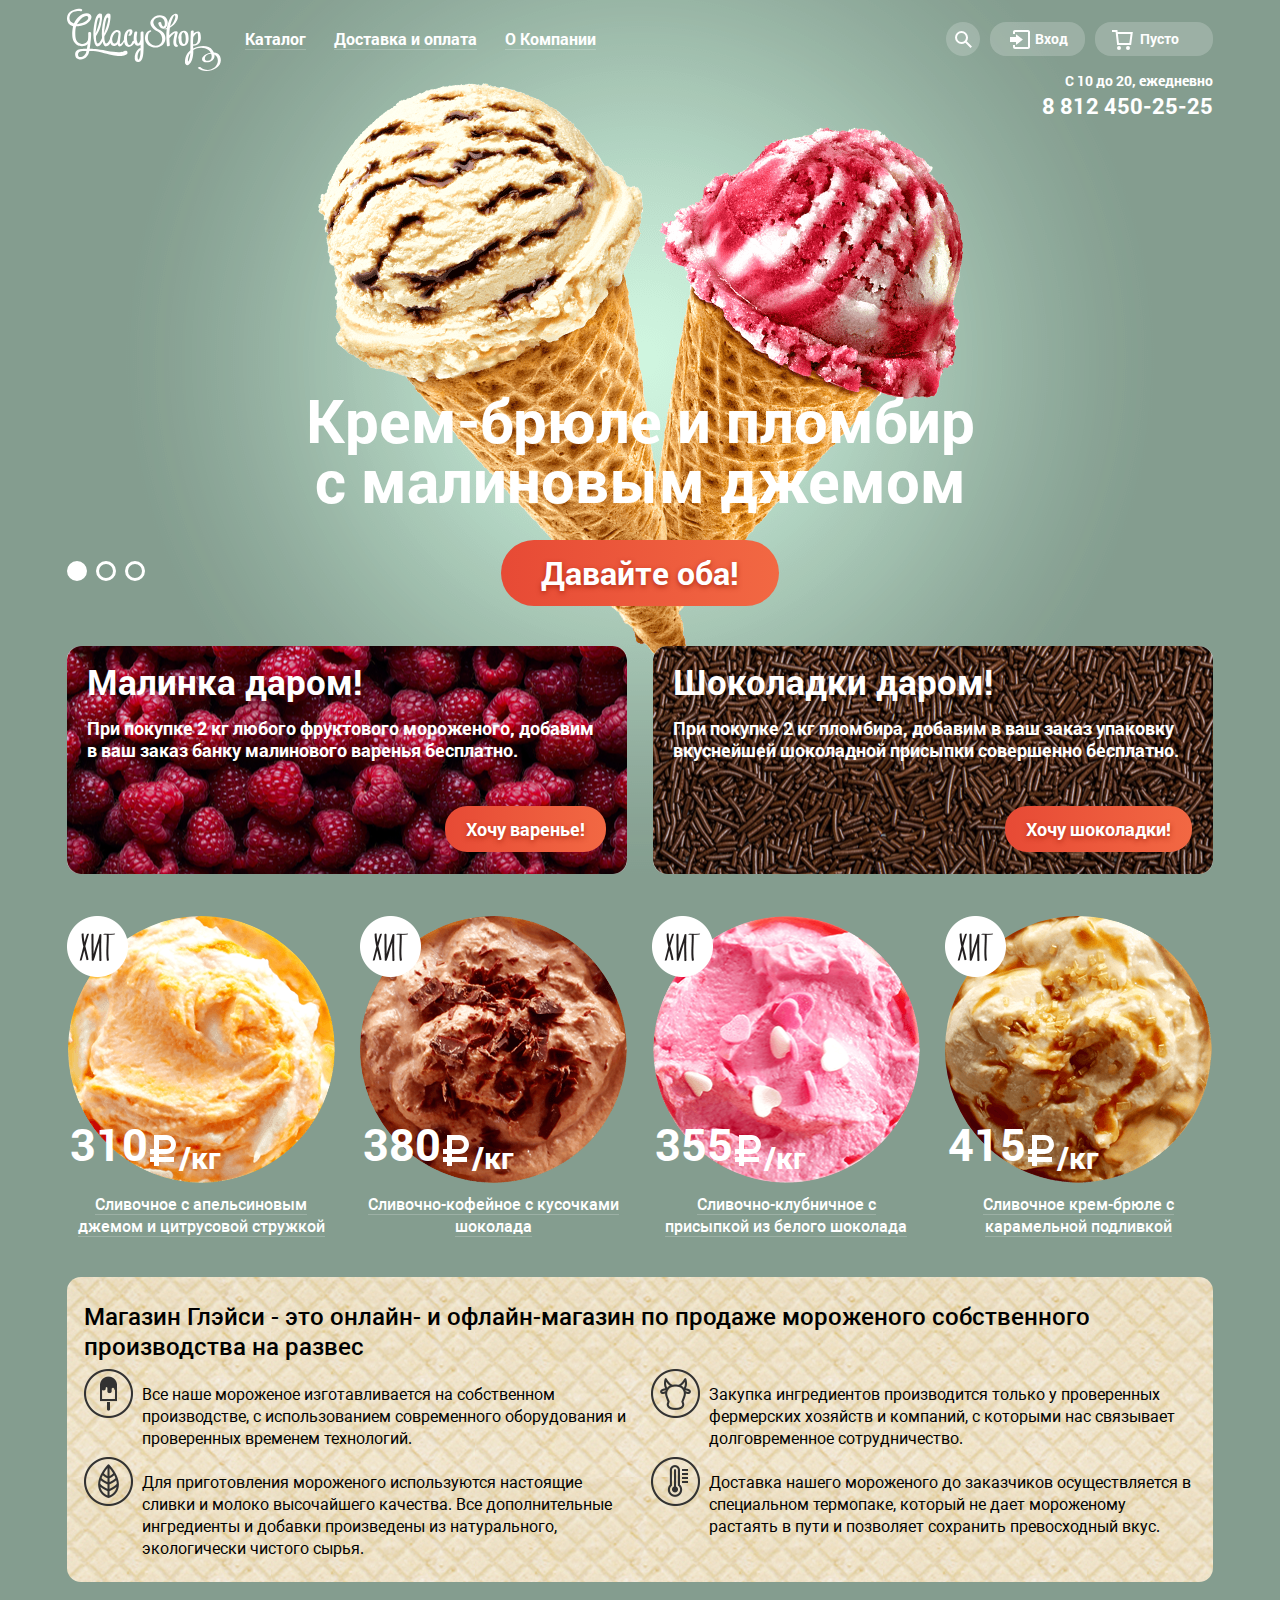
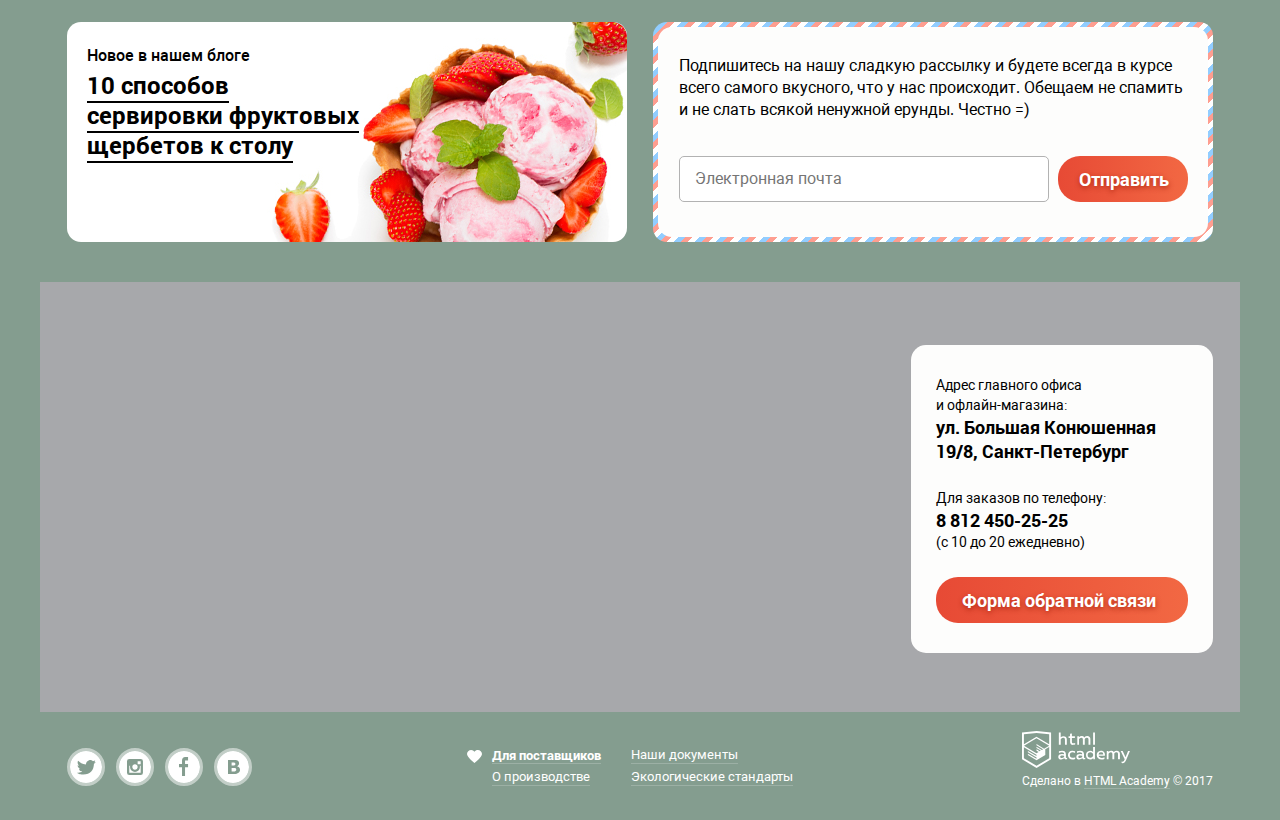
==== commit de3d032d: "radio-button" ====
--- a/index.html
+++ b/index.html
@@ -120,17 +120,20 @@
     <div class="name-slider name-slider2">Шоколадный пломбир и лимонный сорбет</div>
     <div class="name-slider name-slider3">Пломбир с помадкой и клубничный щербет</div>
             <form class="slider-form">
-                <div class="radio">
-                <label class="radio-button radio-button1">
-                    <input class="visually-hidden" name="slider" type="radio" value="Creme brulee and ice cream with raspberry jam" checked>
+                <div class="slider-control">
+                <label class="c-radio">
+                    <input class="visually-hidden radio-input" name="slider" type="radio" value="Creme brulee and ice cream with raspberry jam" checked>
+                    <div class="radio-button"></div>
                     <span class="visually-hidden">Крем-брюле и пломбир с малиновым джемом</span>
                 </label>
-                <label class="radio-button radio-button2">
-                    <input class="visually-hidden" name="slider" type="radio" value="Chocolate sundae and lemon sorbet">
+                <label class="c-radio">
+                    <input class="visually-hidden radio-input" name="slider" type="radio" value="Chocolate sundae and lemon sorbet">
+                    <div class="radio-button"></div>
                     <span class="visually-hidden">Шоколадный пломбир и лимонный сорбет</span>
                 </label>
-                <label class="radio-button radio-button3">
-                    <input class="visually-hidden" name="slider" type="radio" value="Ice cream with fondant and strawberry sorbet">
+                <label class="c-radio">
+                    <input class="visually-hidden radio-input" name="slider" type="radio" value="Ice cream with fondant and strawberry sorbet">
+                    <div class="radio-button"></div>
                     <span class="visually-hidden">Пломбир с помадкой и клубничный щербет</span>
                 </label>
                 </div>
--- a/styles.css
+++ b/styles.css
@@ -580,51 +580,28 @@
     position: relative;
 }
 
-.radio {
-    position: absolute;
-    left: 6px;
-    top: 25px;
+.slider-control {
+    position: absolute;
+    left: 0;
+    top: 21px;
+}
+
+.c-radio {
+    margin-right: 5px;
 }
 
 .radio-button {
-    position: relative;
-}
-
-.radio-button1::before {
-    content: "";
-    position: absolute;
-    top: 1px;
-    left: -4px;
-    width: 20px;
-    height: 20px;
-    border: 3px solid #ffffff;
-    background-color: #ffffff;
-    border-radius: 50%;
-}
-
-
-.radio-button2::before {
-    content: "";
-    position: absolute;
-    top: 1px;
-    left: 25px;
+    display: inline-block;
     width: 20px;
     height: 20px;
     border: 3px solid #ffffff;
     background-color: transparent;
     border-radius: 50%;
-}
-
-.radio-button3::before {
-    content: "";
-    position: absolute;
-    top: 1px;
-    left: 53px;
-    width: 20px;
-    height: 20px;
-    border: 3px solid #ffffff;
-    background-color: transparent;
-    border-radius: 50%;
+    transition: all .3s;
+}
+
+.radio-input:checked + .radio-button {
+    background-color: #ffffff;
 }
 
 .breadcrumbs {
